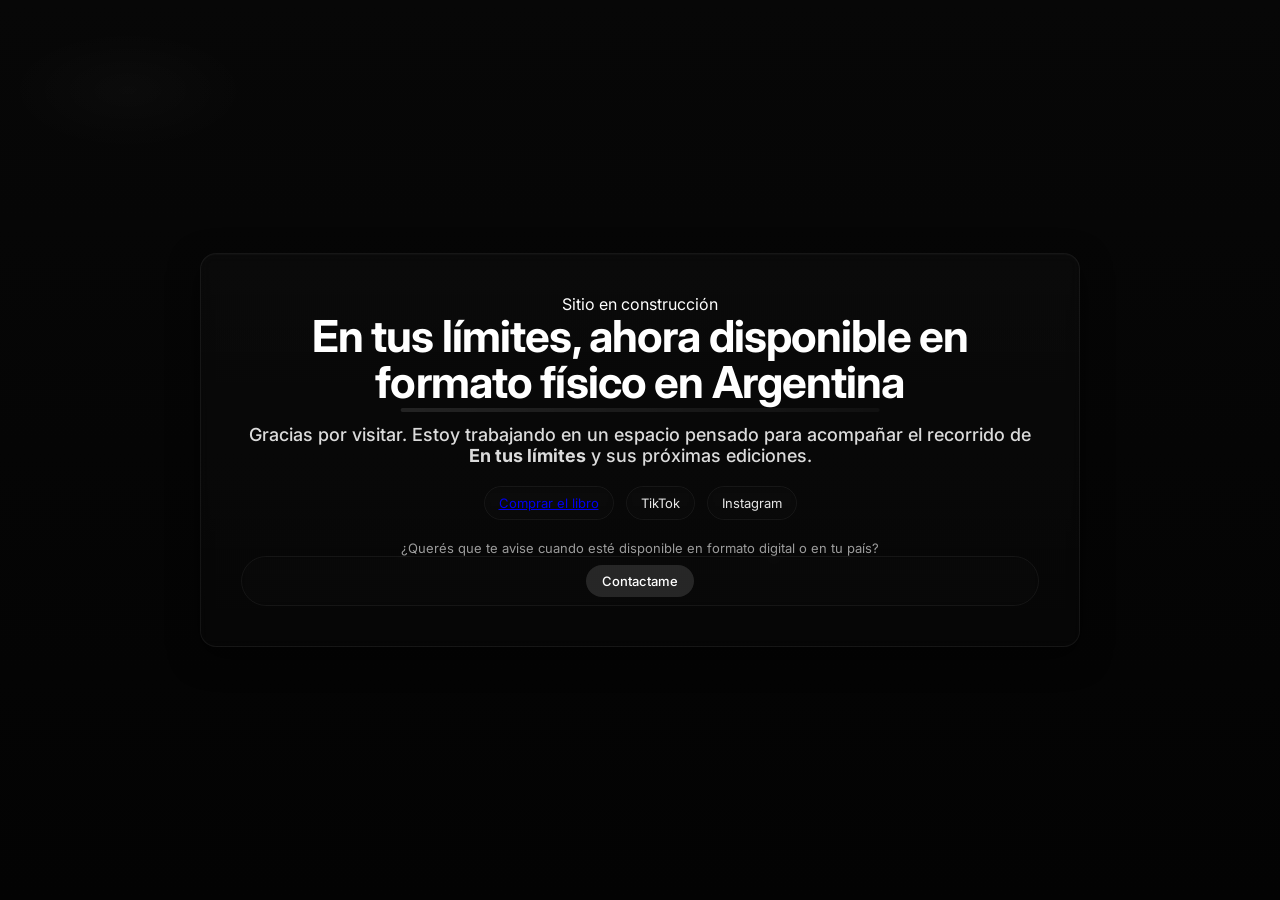
==== index.html @ 9b7797eb "Update index.html" ====
<!doctype html>
<html lang="es">
<head>
  <meta charset="utf-8" />
  <meta name="viewport" content="width=device-width, initial-scale=1" />
  <title>En tus límites — Vanesa Puglia</title>

  <link href="https://fonts.googleapis.com/css2?family=Inter:wght@300;500;700&display=swap" rel="stylesheet">
  <link rel="stylesheet" href="./styles.css">
</head>

<body>
  <main class="card">
      <div class="eyebrow">Sitio en construcción</div>
      
    <h1><span class="title-accent">En tus límites, ahora disponible en formato físico en Argentina</span></h1>

    <p class="lead">
      Gracias por visitar. Estoy trabajando en un espacio pensado para acompañar el recorrido de <strong>En tus límites</strong> y sus próximas ediciones.
    </p>

    <div class="meta">



      <div class="pill">
        <a class="buy-button"
           href="https://articulo.mercadolibre.com.ar/MLA-2747586746-novela-de-romance-contemporanea-en-tus-limites-_JM"
           target="_blank">
          Comprar el libro
        </a>
      </div>

      <div class="pill">
        <a class="social-link tiktok" href="https://www.tiktok.com/@vanesa.puglia" target="_blank">
          TikTok
        </a>
      </div>

      <div class="pill">
        <a class="social-link instagram" href="https://www.instagram.com/vanesa.puglia/" target="_blank">
          Instagram
        </a>
      </div>
    </div>

    <p class="footer-note">¿Querés que te avise cuando esté disponible en formato digital o en tu país?</p>
    <div class="secondary-cta">
      <div class="pill">
        <a class="contact-button"
          href="https://forms.gle/yvYBfjpRuuEXZ9K59"
          target="_blank"
          rel="noopener noreferrer">
          Contactame
        </a>
      </div>
    </div>
  </main>
</body>
</html>
---- styles.css ----
:root{
    --bg:#050505;
    --glass: rgba(255,255,255,0.06);
    --accent: rgba(255,255,255,0.08);
    --text: #ffffff;
  }
  
  /* Reset simple */
  *{box-sizing:border-box;margin:0;padding:0}
  html,body{height:100%}
  body{
    background:
      radial-gradient(1200px 600px at 10% 10%, rgba(255,255,255,0.02), transparent 10%),
      linear-gradient(180deg, #070707 0%, #030303 100%);
    background-color:var(--bg);
    color:var(--text);
    font-family: "Inter", system-ui, -apple-system, "Segoe UI", Roboto, "Helvetica Neue", Arial;
    -webkit-font-smoothing:antialiased;
    -moz-osx-font-smoothing:grayscale;
    display:flex;
    align-items:center;
    justify-content:center;
    padding:24px;
  }
  
  .card{
    width:100%;
    max-width:880px;
    text-align:center;
    padding:40px;
    border-radius:16px;
    background: linear-gradient(180deg, rgba(255,255,255,0.02), rgba(255,255,255,0.01));
    box-shadow:
      0 10px 30px rgba(0,0,0,0.6),
      inset 0 1px 0 rgba(255,255,255,0.02);
    backdrop-filter: blur(6px);
    border: 1px solid var(--glass);
  }
  
  h1{
    font-size:clamp(28px, 5vw, 44px);
    letter-spacing: -0.02em;
    margin-bottom:12px;
    font-weight:700;
    line-height:1.04;
  }
  
  p.lead{
    margin-bottom:20px;
    color: rgba(255,255,255,0.86);
    font-weight:500;
    font-size:clamp(14px, 2.5vw, 18px);
  }
  
  .meta{
    display:flex;
    gap:12px;
    justify-content:center;
    flex-wrap:wrap;
    margin-top:18px;
  }
  
  .pill{
    padding:8px 14px;
    border-radius:999px;
    font-size:13px;
    background:transparent;
    border:1px solid rgba(255,255,255,0.06);
    color:rgba(255,255,255,0.9);
    backdrop-filter: blur(4px);
  }
  
  /* Botón Contactame */
  .contact-button {
    display: inline-block;
    padding: 8px 16px;
    background: rgba(255,255,255,0.12);
    color: #fff;
    border-radius: 999px;
    text-decoration: none;
    font-weight: 500;
    transition: background 0.3s ease;
  }
  .contact-button:hover {
    background: rgba(255,255,255,0.25);
  }
  
  /* Underline animado */
  .title-accent{
    display:inline-block;
    position:relative;
    padding-bottom:6px;
  }
  .title-accent::after{
    content:"";
    position:absolute;
    left:50%;
    transform:translateX(-50%);
    bottom:0;
    width:60%;
    height:4px;
    border-radius:4px;
    background: linear-gradient(90deg, rgba(255,255,255,0.12), rgba(255,255,255,0.04));
    animation: pulseX 2.6s ease-in-out infinite;
    opacity:0.9;
  }
  
  @keyframes pulseX{
    0%{transform:translateX(-50%) scaleX(0.85); opacity:0.6}
    50%{transform:translateX(-50%) scaleX(1.02); opacity:1}
    100%{transform:translateX(-50%) scaleX(0.85); opacity:0.6}
  }
  
  /* small footer note */
  .footer-note{
    margin-top:20px;
    font-size:13px;
    color:rgba(255,255,255,0.6);
  }
  
  /* TikTok link style */
  .social-link {
    display: inline-flex;
    align-items: center;
    gap: 8px;
    color: rgba(255,255,255,0.9);
    text-decoration: none;
    transition: color 0.3s ease;
  }
  .social-link:hover {
    color: #ff0050; /* color característico de TikTok */
  }
  .tiktok-icon {
    width: 18px;
    height: 18px;
    flex-shrink: 0;
  }
  
  /* Responsive tweak */
  @media (max-width:420px){
    .card{padding:28px;border-radius:12px}
    .meta{gap:8px}
  }
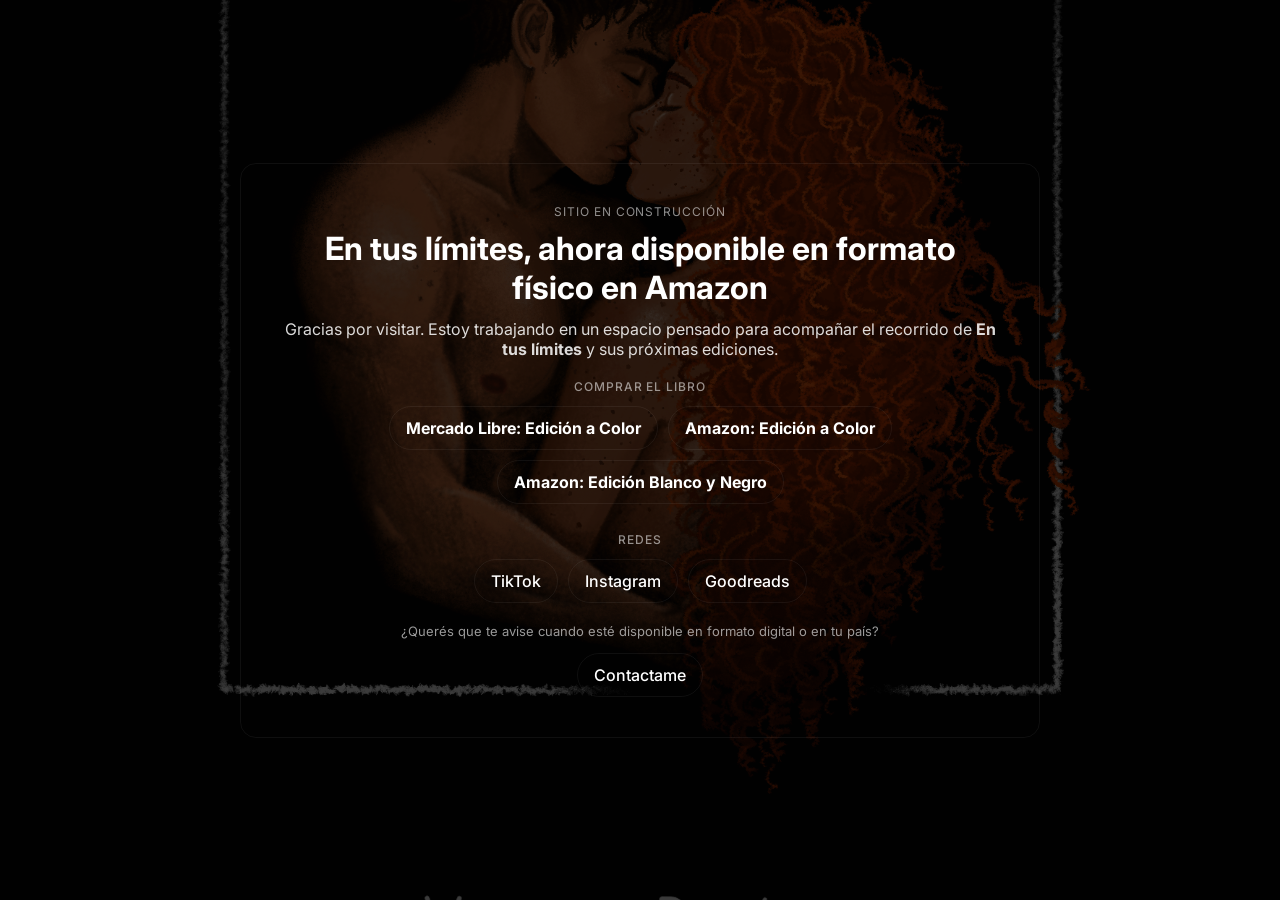
==== commit 34da69cb: "Actualizar enlaces de compra y redes" ====
--- a/index.html
+++ b/index.html
@@ -13,35 +13,63 @@
   <main class="card">
       <div class="eyebrow">Sitio en construcción</div>
       
-    <h1><span class="title-accent">En tus límites, ahora disponible en formato físico en Argentina</span></h1>
+    <h1><span class="title-accent">En tus límites, ahora disponible en formato físico en Amazon</span></h1>
 
     <p class="lead">
       Gracias por visitar. Estoy trabajando en un espacio pensado para acompañar el recorrido de <strong>En tus límites</strong> y sus próximas ediciones.
     </p>
 
     <div class="meta">
+      <section class="meta-block" aria-labelledby="buy-heading">
+        <h2 id="buy-heading" class="meta-heading">Comprar el libro</h2>
+        <div class="meta-links">
+          <div class="pill">
+            <a class="buy-button"
+               href="https://www.mercadolibre.com.ar/novela-de-romance-contemporanea-en-tus-limites/up/MLAU3704718449"
+               target="_blank"
+               rel="noopener noreferrer">
+              Mercado Libre: Edición a Color
+            </a>
+          </div>
+          <div class="pill">
+            <a class="buy-button"
+               href="https://www.amazon.com/dp/6310121685"
+               target="_blank"
+               rel="noopener noreferrer">
+              Amazon: Edición a Color
+            </a>
+          </div>
+          <div class="pill">
+            <a class="buy-button"
+               href="https://www.amazon.com/dp/B0GVQD2WYT"
+               target="_blank"
+               rel="noopener noreferrer">
+              Amazon: Edición Blanco y Negro
+            </a>
+          </div>
+        </div>
+      </section>
 
-
-
-      <div class="pill">
-        <a class="buy-button"
-           href="https://articulo.mercadolibre.com.ar/MLA-2747586746-novela-de-romance-contemporanea-en-tus-limites-_JM"
-           target="_blank">
-          Comprar el libro
-        </a>
-      </div>
-
-      <div class="pill">
-        <a class="social-link tiktok" href="https://www.tiktok.com/@vanesa.puglia" target="_blank">
-          TikTok
-        </a>
-      </div>
-
-      <div class="pill">
-        <a class="social-link instagram" href="https://www.instagram.com/vanesa.puglia/" target="_blank">
-          Instagram
-        </a>
-      </div>
+      <section class="meta-block" aria-labelledby="social-heading">
+        <h2 id="social-heading" class="meta-heading">Redes</h2>
+        <div class="meta-links">
+          <div class="pill">
+            <a class="social-link tiktok" href="https://www.tiktok.com/@vanesa.puglia" target="_blank" rel="noopener noreferrer">
+              TikTok
+            </a>
+          </div>
+          <div class="pill">
+            <a class="social-link instagram" href="https://www.instagram.com/vanesa.puglia/" target="_blank" rel="noopener noreferrer">
+              Instagram
+            </a>
+          </div>
+          <div class="pill">
+            <a class="social-link goodreads" href="https://www.goodreads.com/user/show/199660871" target="_blank" rel="noopener noreferrer">
+              Goodreads
+            </a>
+          </div>
+        </div>
+      </section>
     </div>
 
     <p class="footer-note">¿Querés que te avise cuando esté disponible en formato digital o en tu país?</p>
--- a/styles.css
+++ b/styles.css
@@ -1,143 +1,151 @@
 :root{
-    --bg:#050505;
-    --glass: rgba(255,255,255,0.06);
-    --accent: rgba(255,255,255,0.08);
-    --text: #ffffff;
+  --bg:#050505;
+  --glass: rgba(255,255,255,0.06);
+  --text:#fff;
+}
+
+*{ box-sizing:border-box; margin:0; padding:0; }
+
+body{
+  min-height:100vh;
+  background: var(--bg);
+  color:var(--text);
+  font-family:Inter, system-ui, sans-serif;
+  display:flex;
+  align-items:center;
+  justify-content:center;
+  padding:24px;
+  position: relative; /* necesario para capas */
+}
+
+/* Fondo con imagen (tapa) fija, responsive y con opacidad */
+body::before{
+  content:"";
+  position: fixed;
+  inset: 0;
+  background-image: url("./Portada.png"); /* <- cambialo si tu archivo tiene otro nombre */
+  background-size: cover;
+  background-position: center;
+  background-repeat: no-repeat;
+  opacity: 0.50;          /* 50% real */
+  z-index: -2;
+  pointer-events: none;
+}
+
+/* Capa oscura para legibilidad (ajustá 0.45–0.65 si querés) */
+body::after{
+  content:"";
+  position: fixed;
+  inset: 0;
+  background: rgba(0,0,0,0.55);
+  z-index: -1;
+  pointer-events: none;
+}
+
+.card{
+  max-width:800px;
+  width:100%;
+  text-align:center;
+  padding:40px;
+  border-radius:16px;
+  border:1px solid var(--glass);
+}
+
+/* Eyebrow superior */
+.eyebrow{
+  margin-bottom: 10px;
+  font-size: 12px;
+  letter-spacing: 0.08em;
+  text-transform: uppercase;
+  color: rgba(255,255,255,0.55);
+}
+
+h1{ margin-bottom:12px; }
+
+.lead{ margin-bottom:20px; opacity:.85; }
+
+.meta{
+  display:flex;
+  flex-direction:column;
+  align-items:center;
+  gap:28px;
+  margin-top:8px;
+}
+
+.meta-block{
+  width:100%;
+  max-width:520px;
+}
+
+.meta-heading{
+  font-size:12px;
+  font-weight:500;
+  letter-spacing:0.08em;
+  text-transform:uppercase;
+  color:rgba(255,255,255,0.55);
+  margin-bottom:12px;
+}
+
+.meta-links{
+  display:flex;
+  flex-wrap:wrap;
+  gap:10px;
+  justify-content:center;
+}
+
+.pill{
+  border:1px solid var(--glass);
+  border-radius:999px;
+  padding:10px 16px;
+  min-height:44px;
+  display:inline-flex;
+  align-items:center;
+  justify-content:center;
+}
+
+.contact-button,
+.buy-button,
+.social-link{
+  color:#fff;
+  text-decoration:none;
+  font-weight:500;
+}
+
+.buy-button{
+  font-weight:700;
+}
+
+.social-link.tiktok:hover{ color:#ff0050; }
+.social-link.instagram:hover{ color:#e1306c; }
+.social-link.goodreads:hover{ color:#f4e1c1; }
+
+@media (max-width: 520px){
+  .meta-links{
+    flex-direction:column;
+    align-items:stretch;
+    width:100%;
   }
-  
-  /* Reset simple */
-  *{box-sizing:border-box;margin:0;padding:0}
-  html,body{height:100%}
-  body{
-    background:
-      radial-gradient(1200px 600px at 10% 10%, rgba(255,255,255,0.02), transparent 10%),
-      linear-gradient(180deg, #070707 0%, #030303 100%);
-    background-color:var(--bg);
-    color:var(--text);
-    font-family: "Inter", system-ui, -apple-system, "Segoe UI", Roboto, "Helvetica Neue", Arial;
-    -webkit-font-smoothing:antialiased;
-    -moz-osx-font-smoothing:grayscale;
-    display:flex;
-    align-items:center;
-    justify-content:center;
-    padding:24px;
+  .meta-links .pill{
+    width:100%;
+    max-width:100%;
   }
-  
-  .card{
+  .buy-button,
+  .social-link{
+    display:block;
     width:100%;
-    max-width:880px;
     text-align:center;
-    padding:40px;
-    border-radius:16px;
-    background: linear-gradient(180deg, rgba(255,255,255,0.02), rgba(255,255,255,0.01));
-    box-shadow:
-      0 10px 30px rgba(0,0,0,0.6),
-      inset 0 1px 0 rgba(255,255,255,0.02);
-    backdrop-filter: blur(6px);
-    border: 1px solid var(--glass);
   }
-  
-  h1{
-    font-size:clamp(28px, 5vw, 44px);
-    letter-spacing: -0.02em;
-    margin-bottom:12px;
-    font-weight:700;
-    line-height:1.04;
-  }
-  
-  p.lead{
-    margin-bottom:20px;
-    color: rgba(255,255,255,0.86);
-    font-weight:500;
-    font-size:clamp(14px, 2.5vw, 18px);
-  }
-  
-  .meta{
-    display:flex;
-    gap:12px;
-    justify-content:center;
-    flex-wrap:wrap;
-    margin-top:18px;
-  }
-  
-  .pill{
-    padding:8px 14px;
-    border-radius:999px;
-    font-size:13px;
-    background:transparent;
-    border:1px solid rgba(255,255,255,0.06);
-    color:rgba(255,255,255,0.9);
-    backdrop-filter: blur(4px);
-  }
-  
-  /* Botón Contactame */
-  .contact-button {
-    display: inline-block;
-    padding: 8px 16px;
-    background: rgba(255,255,255,0.12);
-    color: #fff;
-    border-radius: 999px;
-    text-decoration: none;
-    font-weight: 500;
-    transition: background 0.3s ease;
-  }
-  .contact-button:hover {
-    background: rgba(255,255,255,0.25);
-  }
-  
-  /* Underline animado */
-  .title-accent{
-    display:inline-block;
-    position:relative;
-    padding-bottom:6px;
-  }
-  .title-accent::after{
-    content:"";
-    position:absolute;
-    left:50%;
-    transform:translateX(-50%);
-    bottom:0;
-    width:60%;
-    height:4px;
-    border-radius:4px;
-    background: linear-gradient(90deg, rgba(255,255,255,0.12), rgba(255,255,255,0.04));
-    animation: pulseX 2.6s ease-in-out infinite;
-    opacity:0.9;
-  }
-  
-  @keyframes pulseX{
-    0%{transform:translateX(-50%) scaleX(0.85); opacity:0.6}
-    50%{transform:translateX(-50%) scaleX(1.02); opacity:1}
-    100%{transform:translateX(-50%) scaleX(0.85); opacity:0.6}
-  }
-  
-  /* small footer note */
-  .footer-note{
-    margin-top:20px;
-    font-size:13px;
-    color:rgba(255,255,255,0.6);
-  }
-  
-  /* TikTok link style */
-  .social-link {
-    display: inline-flex;
-    align-items: center;
-    gap: 8px;
-    color: rgba(255,255,255,0.9);
-    text-decoration: none;
-    transition: color 0.3s ease;
-  }
-  .social-link:hover {
-    color: #ff0050; /* color característico de TikTok */
-  }
-  .tiktok-icon {
-    width: 18px;
-    height: 18px;
-    flex-shrink: 0;
-  }
-  
-  /* Responsive tweak */
-  @media (max-width:420px){
-    .card{padding:28px;border-radius:12px}
-    .meta{gap:8px}
-  }+}
+
+.footer-note{
+  margin-top:20px;
+  opacity:.6;
+  font-size:13px;
+}
+
+/* CTA secundario inferior */
+.secondary-cta{
+  margin-top: 14px;
+  display: flex;
+  justify-content: center;
+}
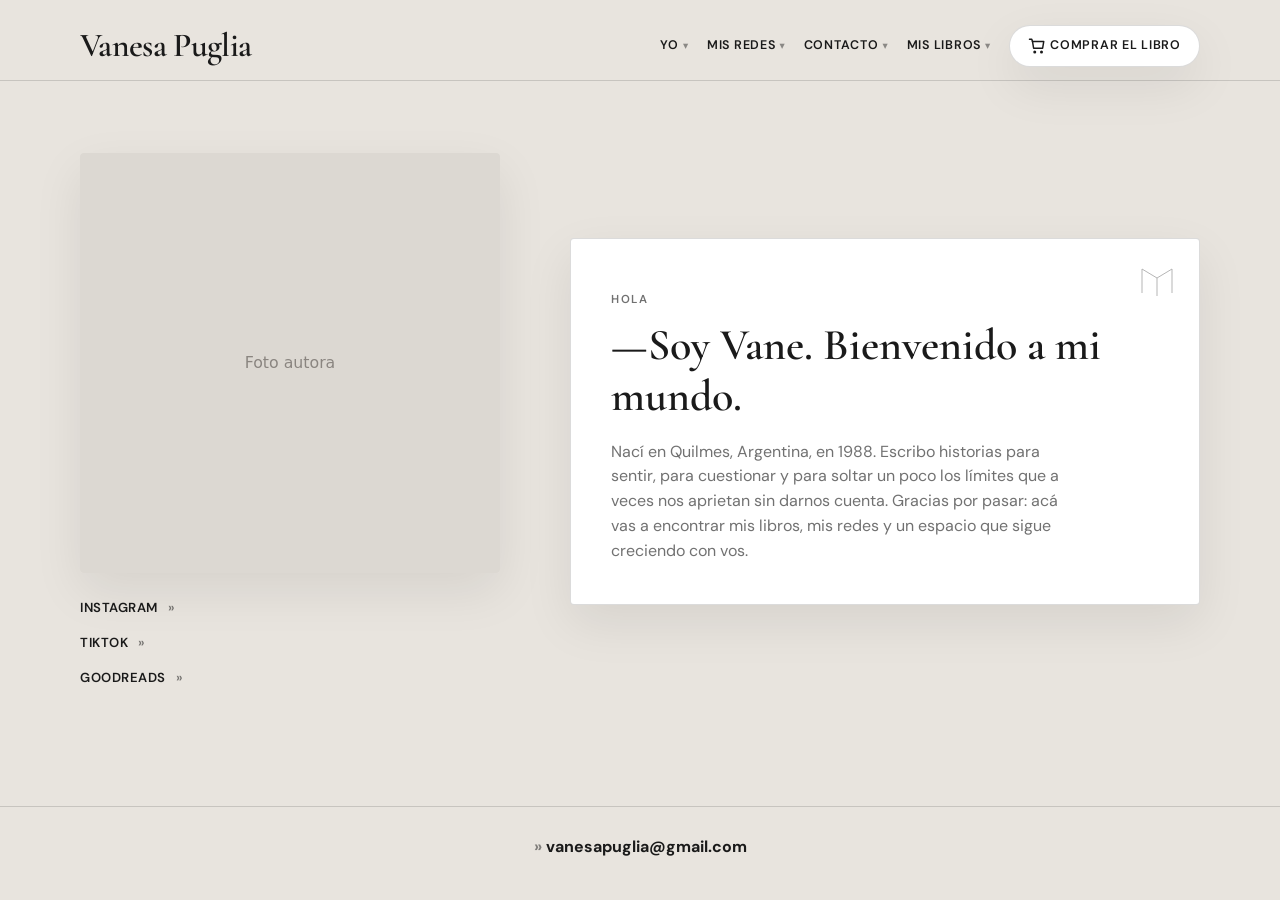
==== commit 397e5746: "new site base" ====
--- a/index.html
+++ b/index.html
@@ -3,86 +3,81 @@
 <head>
   <meta charset="utf-8" />
   <meta name="viewport" content="width=device-width, initial-scale=1" />
-  <title>En tus límites — Vanesa Puglia</title>
+  <title>Vanesa Puglia</title>
+  <meta name="description" content="Sitio de Vanesa Puglia, autora de En tus límites." />
+  <link rel="preconnect" href="https://fonts.googleapis.com" />
+  <link rel="preconnect" href="https://fonts.gstatic.com" crossorigin />
+  <link href="https://fonts.googleapis.com/css2?family=Cormorant+Garamond:ital,wght@0,500;0,600;1,500&family=DM+Sans:wght@400;500;600;700&display=swap" rel="stylesheet" />
+  <link rel="stylesheet" href="./assets/css/main.css" />
+</head>
+<body>
+  <a class="skip-link" href="#contenido">Ir al contenido</a>
 
-  <link href="https://fonts.googleapis.com/css2?family=Inter:wght@300;500;700&display=swap" rel="stylesheet">
-  <link rel="stylesheet" href="./styles.css">
-</head>
+  <header class="site-header">
+    <div class="site-header__inner">
+      <a class="site-logo" href="./index.html">Vanesa Puglia</a>
+      <nav class="site-nav" aria-label="Principal">
+        <a href="#yo">YO <span class="nav-chevron" aria-hidden="true">▾</span></a>
+        <a href="#redes">MIS REDES <span class="nav-chevron" aria-hidden="true">▾</span></a>
+        <a href="https://docs.google.com/forms/d/e/1FAIpQLSemAOVcuaoRsui3juLYAaGSEaoZBNSGPKUialhZ_rOrf4y6Fg/viewform?usp=send_form" target="_blank" rel="noopener noreferrer">CONTACTO <span class="nav-chevron" aria-hidden="true">▾</span></a>
+        <a href="./mis-libros.html">MIS LIBROS <span class="nav-chevron" aria-hidden="true">▾</span></a>
+        <a class="btn-pill" href="./mis-libros.html#libro">
+          <svg width="18" height="18" viewBox="0 0 24 24" fill="none" stroke="currentColor" stroke-width="2" stroke-linecap="round" stroke-linejoin="round" aria-hidden="true">
+            <path d="M6 6h15l-1.5 9h-12z" />
+            <path d="M6 6 5 3H2" />
+            <circle cx="9" cy="20" r="1" />
+            <circle cx="18" cy="20" r="1" />
+          </svg>
+          COMPRAR EL LIBRO
+        </a>
+      </nav>
+    </div>
+  </header>
 
-<body>
-  <main class="card">
-      <div class="eyebrow">Sitio en construcción</div>
-      
-    <h1><span class="title-accent">En tus límites, ahora disponible en formato físico en Amazon</span></h1>
+  <main id="contenido" class="home-main">
+    <div class="wrap hero-grid">
+      <div class="hero-visual">
+        <div class="hero-photo">
+          <!-- Reemplazá por tu foto: p. ej. assets/images/autor.jpg -->
+          <img src="./assets/images/placeholder-autor.svg" width="480" height="480" alt="Vanesa Puglia" />
+        </div>
+        <nav id="redes" aria-label="Redes sociales">
+          <ul class="social-list">
+            <li>
+              <a href="https://www.instagram.com/vanesa.puglia/" target="_blank" rel="noopener noreferrer">
+                Instagram <span class="arrow" aria-hidden="true">»</span>
+              </a>
+            </li>
+            <li>
+              <a href="https://www.tiktok.com/@vanesa.puglia" target="_blank" rel="noopener noreferrer">
+                TikTok <span class="arrow" aria-hidden="true">»</span>
+              </a>
+            </li>
+            <li>
+              <a href="https://www.goodreads.com/user/show/199660871" target="_blank" rel="noopener noreferrer">
+                Goodreads <span class="arrow" aria-hidden="true">»</span>
+              </a>
+            </li>
+          </ul>
+        </nav>
+      </div>
 
-    <p class="lead">
-      Gracias por visitar. Estoy trabajando en un espacio pensado para acompañar el recorrido de <strong>En tus límites</strong> y sus próximas ediciones.
-    </p>
-
-    <div class="meta">
-      <section class="meta-block" aria-labelledby="buy-heading">
-        <h2 id="buy-heading" class="meta-heading">Comprar el libro</h2>
-        <div class="meta-links">
-          <div class="pill">
-            <a class="buy-button"
-               href="https://www.mercadolibre.com.ar/novela-de-romance-contemporanea-en-tus-limites/up/MLAU3704718449"
-               target="_blank"
-               rel="noopener noreferrer">
-              Mercado Libre: Edición a Color
-            </a>
-          </div>
-          <div class="pill">
-            <a class="buy-button"
-               href="https://www.amazon.com/dp/6310121685"
-               target="_blank"
-               rel="noopener noreferrer">
-              Amazon: Edición a Color
-            </a>
-          </div>
-          <div class="pill">
-            <a class="buy-button"
-               href="https://www.amazon.com/dp/B0GVQD2WYT"
-               target="_blank"
-               rel="noopener noreferrer">
-              Amazon: Edición Blanco y Negro
-            </a>
-          </div>
-        </div>
-      </section>
-
-      <section class="meta-block" aria-labelledby="social-heading">
-        <h2 id="social-heading" class="meta-heading">Redes</h2>
-        <div class="meta-links">
-          <div class="pill">
-            <a class="social-link tiktok" href="https://www.tiktok.com/@vanesa.puglia" target="_blank" rel="noopener noreferrer">
-              TikTok
-            </a>
-          </div>
-          <div class="pill">
-            <a class="social-link instagram" href="https://www.instagram.com/vanesa.puglia/" target="_blank" rel="noopener noreferrer">
-              Instagram
-            </a>
-          </div>
-          <div class="pill">
-            <a class="social-link goodreads" href="https://www.goodreads.com/user/show/199660871" target="_blank" rel="noopener noreferrer">
-              Goodreads
-            </a>
-          </div>
-        </div>
+      <section class="hero-intro" id="yo" aria-labelledby="hola-heading">
+        <svg class="hero-intro__deco" viewBox="0 0 64 64" fill="none" stroke="currentColor" stroke-width="1.2" aria-hidden="true">
+          <path d="M12 48V16l20 12 20-12v32" />
+          <path d="M32 28v24" />
+        </svg>
+        <p class="eyebrow" id="hola-heading">Hola</p>
+        <h1 class="hero-title">—Soy Vane. Bienvenido a mi mundo.</h1>
+        <p class="hero-body">
+          Nací en Quilmes, Argentina, en 1988. Escribo historias para sentir, para cuestionar y para soltar un poco los límites que a veces nos aprietan sin darnos cuenta. Gracias por pasar: acá vas a encontrar mis libros, mis redes y un espacio que sigue creciendo con vos.
+        </p>
       </section>
     </div>
+  </main>
 
-    <p class="footer-note">¿Querés que te avise cuando esté disponible en formato digital o en tu país?</p>
-    <div class="secondary-cta">
-      <div class="pill">
-        <a class="contact-button"
-          href="https://forms.gle/yvYBfjpRuuEXZ9K59"
-          target="_blank"
-          rel="noopener noreferrer">
-          Contactame
-        </a>
-      </div>
-    </div>
-  </main>
+  <footer class="site-footer">
+    <a class="footer-email" href="mailto:vanesapuglia@gmail.com">vanesapuglia@gmail.com</a>
+  </footer>
 </body>
 </html>
--- a/assets/css/main.css
+++ b/assets/css/main.css
@@ -0,0 +1,520 @@
+:root {
+  --bg: #e8e4de;
+  --white: #fff;
+  --ink: #1a1a1a;
+  --muted: rgba(26, 26, 26, 0.62);
+  --accent: #e85d04;
+  --accent-hover: #cf5203;
+  --line: rgba(0, 0, 0, 0.14);
+  --shadow: 0 18px 50px rgba(0, 0, 0, 0.08);
+  --font-serif: "Cormorant Garamond", "Georgia", serif;
+  --font-sans: "DM Sans", system-ui, sans-serif;
+  --max: 1120px;
+  --pad: clamp(20px, 4vw, 40px);
+}
+
+*,
+*::before,
+*::after {
+  box-sizing: border-box;
+}
+
+html {
+  scroll-behavior: smooth;
+}
+
+body {
+  margin: 0;
+  min-height: 100vh;
+  display: flex;
+  flex-direction: column;
+  background: var(--bg);
+  color: var(--ink);
+  font-family: var(--font-sans);
+  font-size: 16px;
+  line-height: 1.55;
+}
+
+body > main {
+  flex: 1;
+}
+
+img {
+  max-width: 100%;
+  height: auto;
+  display: block;
+}
+
+a {
+  color: inherit;
+}
+
+.skip-link {
+  position: absolute;
+  left: -9999px;
+  top: 8px;
+  z-index: 100;
+  padding: 8px 14px;
+  background: var(--white);
+  border-radius: 6px;
+}
+
+.skip-link:focus {
+  left: 8px;
+}
+
+.wrap {
+  width: min(var(--max), 100% - var(--pad) * 2);
+  margin-inline: auto;
+}
+
+/* ——— Header ——— */
+.site-header {
+  padding: 20px 0 8px;
+  border-bottom: 1px solid var(--line);
+}
+
+.site-header__inner {
+  width: min(var(--max), 100% - var(--pad) * 2);
+  margin-inline: auto;
+  display: flex;
+  flex-wrap: wrap;
+  align-items: center;
+  justify-content: space-between;
+  gap: 16px 24px;
+}
+
+.site-logo {
+  font-family: var(--font-serif);
+  font-size: clamp(1.6rem, 4vw, 2.1rem);
+  font-weight: 600;
+  letter-spacing: -0.02em;
+  text-decoration: none;
+}
+
+.site-logo:hover {
+  opacity: 0.85;
+}
+
+.site-nav {
+  display: flex;
+  flex-wrap: wrap;
+  align-items: center;
+  justify-content: flex-end;
+  gap: 10px 18px;
+}
+
+.site-nav a {
+  text-decoration: none;
+  font-size: 0.78rem;
+  font-weight: 600;
+  letter-spacing: 0.06em;
+  text-transform: uppercase;
+  color: var(--ink);
+  display: inline-flex;
+  align-items: center;
+  gap: 4px;
+}
+
+.site-nav a:hover,
+.site-nav a:focus-visible {
+  color: var(--accent);
+}
+
+.site-nav a.is-active {
+  color: var(--accent);
+}
+
+.nav-chevron {
+  font-size: 0.65rem;
+  opacity: 0.45;
+  user-select: none;
+}
+
+.btn-pill {
+  display: inline-flex;
+  align-items: center;
+  gap: 8px;
+  padding: 10px 18px;
+  border-radius: 999px;
+  background: var(--white);
+  border: 1px solid var(--line);
+  font-size: 0.72rem;
+  font-weight: 700;
+  letter-spacing: 0.07em;
+  text-transform: uppercase;
+  text-decoration: none;
+  box-shadow: var(--shadow);
+  white-space: nowrap;
+}
+
+.btn-pill:hover,
+.btn-pill:focus-visible {
+  border-color: rgba(0, 0, 0, 0.22);
+}
+
+.btn-pill svg {
+  flex-shrink: 0;
+}
+
+/* ——— Home hero ——— */
+.home-main {
+  padding: clamp(32px, 6vw, 72px) 0 clamp(48px, 8vw, 96px);
+}
+
+.hero-grid {
+  display: grid;
+  grid-template-columns: 1fr;
+  gap: 28px;
+  align-items: start;
+}
+
+@media (min-width: 880px) {
+  .hero-grid {
+    grid-template-columns: minmax(0, 1fr) minmax(0, 1.15fr);
+    gap: 0 32px;
+    align-items: center;
+  }
+
+  .hero-intro {
+    margin-left: -48px;
+    position: relative;
+    z-index: 1;
+  }
+}
+
+.hero-visual {
+  display: flex;
+  flex-direction: column;
+  gap: 22px;
+  position: relative;
+  z-index: 0;
+}
+
+.hero-photo {
+  border-radius: 4px;
+  overflow: hidden;
+  box-shadow: var(--shadow);
+  aspect-ratio: 1;
+  max-width: min(420px, 100%);
+  margin-inline: auto;
+}
+
+@media (min-width: 880px) {
+  .hero-photo {
+    margin-inline: 0;
+  }
+}
+
+.hero-photo img {
+  width: 100%;
+  height: 100%;
+  object-fit: cover;
+}
+
+.social-list {
+  list-style: none;
+  margin: 0;
+  padding: 0;
+  display: flex;
+  flex-direction: column;
+  gap: 10px;
+  max-width: min(420px, 100%);
+  margin-inline: auto;
+}
+
+@media (min-width: 880px) {
+  .social-list {
+    margin-inline: 0;
+  }
+}
+
+.social-list a {
+  display: inline-flex;
+  align-items: center;
+  gap: 10px;
+  text-decoration: none;
+  font-size: 0.82rem;
+  font-weight: 600;
+  letter-spacing: 0.04em;
+  text-transform: uppercase;
+}
+
+.social-list a:hover,
+.social-list a:focus-visible {
+  color: var(--accent);
+}
+
+.social-list .arrow {
+  opacity: 0.55;
+}
+
+.hero-intro {
+  background: var(--white);
+  padding: clamp(24px, 4vw, 40px);
+  border-radius: 4px;
+  border: 1px solid var(--line);
+  box-shadow: var(--shadow);
+  position: relative;
+}
+
+.hero-intro__deco {
+  position: absolute;
+  top: 18px;
+  right: 18px;
+  width: 48px;
+  height: 48px;
+  opacity: 0.35;
+  pointer-events: none;
+}
+
+.eyebrow {
+  font-size: 0.72rem;
+  font-weight: 600;
+  letter-spacing: 0.14em;
+  text-transform: uppercase;
+  color: var(--muted);
+  margin-bottom: 12px;
+}
+
+.hero-title {
+  font-family: var(--font-serif);
+  font-size: clamp(1.85rem, 4.5vw, 2.75rem);
+  font-weight: 600;
+  line-height: 1.15;
+  margin: 0 0 18px;
+}
+
+.hero-body {
+  margin: 0;
+  color: var(--muted);
+  font-size: 1rem;
+  max-width: 42ch;
+}
+
+/* ——— Mis libros ——— */
+.page-books {
+  padding-bottom: clamp(48px, 8vw, 96px);
+}
+
+.book-hero {
+  padding: clamp(28px, 5vw, 56px) 0;
+}
+
+.book-hero__grid {
+  display: grid;
+  grid-template-columns: 1fr;
+  gap: 32px;
+  align-items: center;
+}
+
+@media (min-width: 800px) {
+  .book-hero__grid {
+    grid-template-columns: minmax(0, 0.95fr) minmax(0, 1.05fr);
+    gap: 48px;
+  }
+}
+
+.book-photo {
+  max-width: 360px;
+  margin-inline: auto;
+  filter: drop-shadow(0 16px 40px rgba(0, 0, 0, 0.12));
+}
+
+@media (min-width: 800px) {
+  .book-photo {
+    margin-inline: 0;
+  }
+}
+
+.section-label {
+  font-size: 0.72rem;
+  font-weight: 600;
+  letter-spacing: 0.14em;
+  text-transform: uppercase;
+  margin: 0 0 8px;
+  padding-bottom: 8px;
+  border-bottom: 1px solid var(--ink);
+  display: inline-block;
+  min-width: min(100%, 280px);
+}
+
+.book-title {
+  font-family: var(--font-serif);
+  font-size: clamp(2rem, 5vw, 3rem);
+  font-weight: 600;
+  margin: 16px 0 12px;
+  line-height: 1.1;
+}
+
+.book-cta-label {
+  margin: 0 0 16px;
+  font-weight: 500;
+  color: var(--muted);
+}
+
+.buy-rows {
+  display: flex;
+  flex-direction: column;
+  gap: 12px;
+}
+
+.buy-row {
+  display: flex;
+  flex-wrap: wrap;
+  align-items: center;
+  gap: 10px 14px;
+}
+
+.buy-row__label {
+  font-size: 0.95rem;
+  min-width: min(100%, 220px);
+}
+
+.btn-buy {
+  display: inline-flex;
+  align-items: center;
+  justify-content: center;
+  min-height: 44px;
+  padding: 10px 20px;
+  background: var(--accent);
+  color: var(--white);
+  font-size: 0.8rem;
+  font-weight: 700;
+  letter-spacing: 0.04em;
+  text-decoration: none;
+  border-radius: 4px;
+  border: none;
+  cursor: pointer;
+  flex: 1 1 auto;
+  min-width: min(100%, 200px);
+  max-width: 100%;
+}
+
+.btn-buy:hover,
+.btn-buy:focus-visible {
+  background: var(--accent-hover);
+  color: var(--white);
+}
+
+.media-block {
+  margin: clamp(24px, 5vw, 48px) 0;
+  padding: clamp(20px, 3vw, 32px);
+  background: rgba(255, 255, 255, 0.55);
+  border-radius: 4px;
+}
+
+.media-frame {
+  margin: 0 auto;
+  max-width: 920px;
+  min-height: min(52vw, 420px);
+  background: var(--white);
+  border: 1px solid var(--ink);
+  border-radius: 2px;
+  display: flex;
+  align-items: center;
+  justify-content: center;
+  padding: 24px;
+  text-align: center;
+  color: var(--muted);
+  font-size: 0.95rem;
+}
+
+.characters {
+  display: grid;
+  grid-template-columns: 1fr;
+  gap: 28px;
+  margin-top: clamp(32px, 6vw, 56px);
+  align-items: end;
+}
+
+@media (min-width: 720px) {
+  .characters {
+    grid-template-columns: minmax(0, 1fr) minmax(0, 0.9fr) minmax(0, 1fr);
+    gap: 20px;
+    align-items: end;
+  }
+}
+
+.character-card {
+  text-align: center;
+}
+
+.character-card img {
+  margin-inline: auto;
+  max-height: 380px;
+  width: auto;
+  object-fit: contain;
+}
+
+.character-meta {
+  margin-top: 14px;
+  background: var(--white);
+  border: 1px solid var(--line);
+  padding: 12px 16px;
+  border-radius: 2px;
+  font-family: var(--font-serif);
+  font-size: 1.15rem;
+}
+
+.character-meta--secondary {
+  margin-top: 8px;
+  font-family: var(--font-sans);
+  font-size: 0.88rem;
+  color: var(--muted);
+}
+
+.character-center {
+  display: flex;
+  flex-direction: column;
+  gap: 12px;
+  justify-content: center;
+  align-self: center;
+  width: 100%;
+  max-width: 320px;
+  margin-inline: auto;
+}
+
+.character-strip {
+  margin: 0;
+  background: var(--white);
+  border: 1px solid var(--line);
+  padding: 14px 18px;
+  border-radius: 2px;
+  font-family: var(--font-serif);
+  font-size: 1.2rem;
+  text-align: center;
+  min-height: 52px;
+  display: flex;
+  align-items: center;
+  justify-content: center;
+}
+
+.character-strip--sub {
+  font-family: var(--font-sans);
+  font-size: 0.88rem;
+  color: var(--muted);
+}
+
+/* ——— Footer ——— */
+.site-footer {
+  padding: 28px var(--pad) 40px;
+  text-align: center;
+  border-top: 1px solid var(--line);
+  margin-top: auto;
+}
+
+.site-footer a {
+  font-weight: 700;
+  text-decoration: none;
+}
+
+.site-footer a:hover,
+.site-footer a:focus-visible {
+  color: var(--accent);
+}
+
+.footer-email::before {
+  content: "» ";
+  opacity: 0.5;
+}
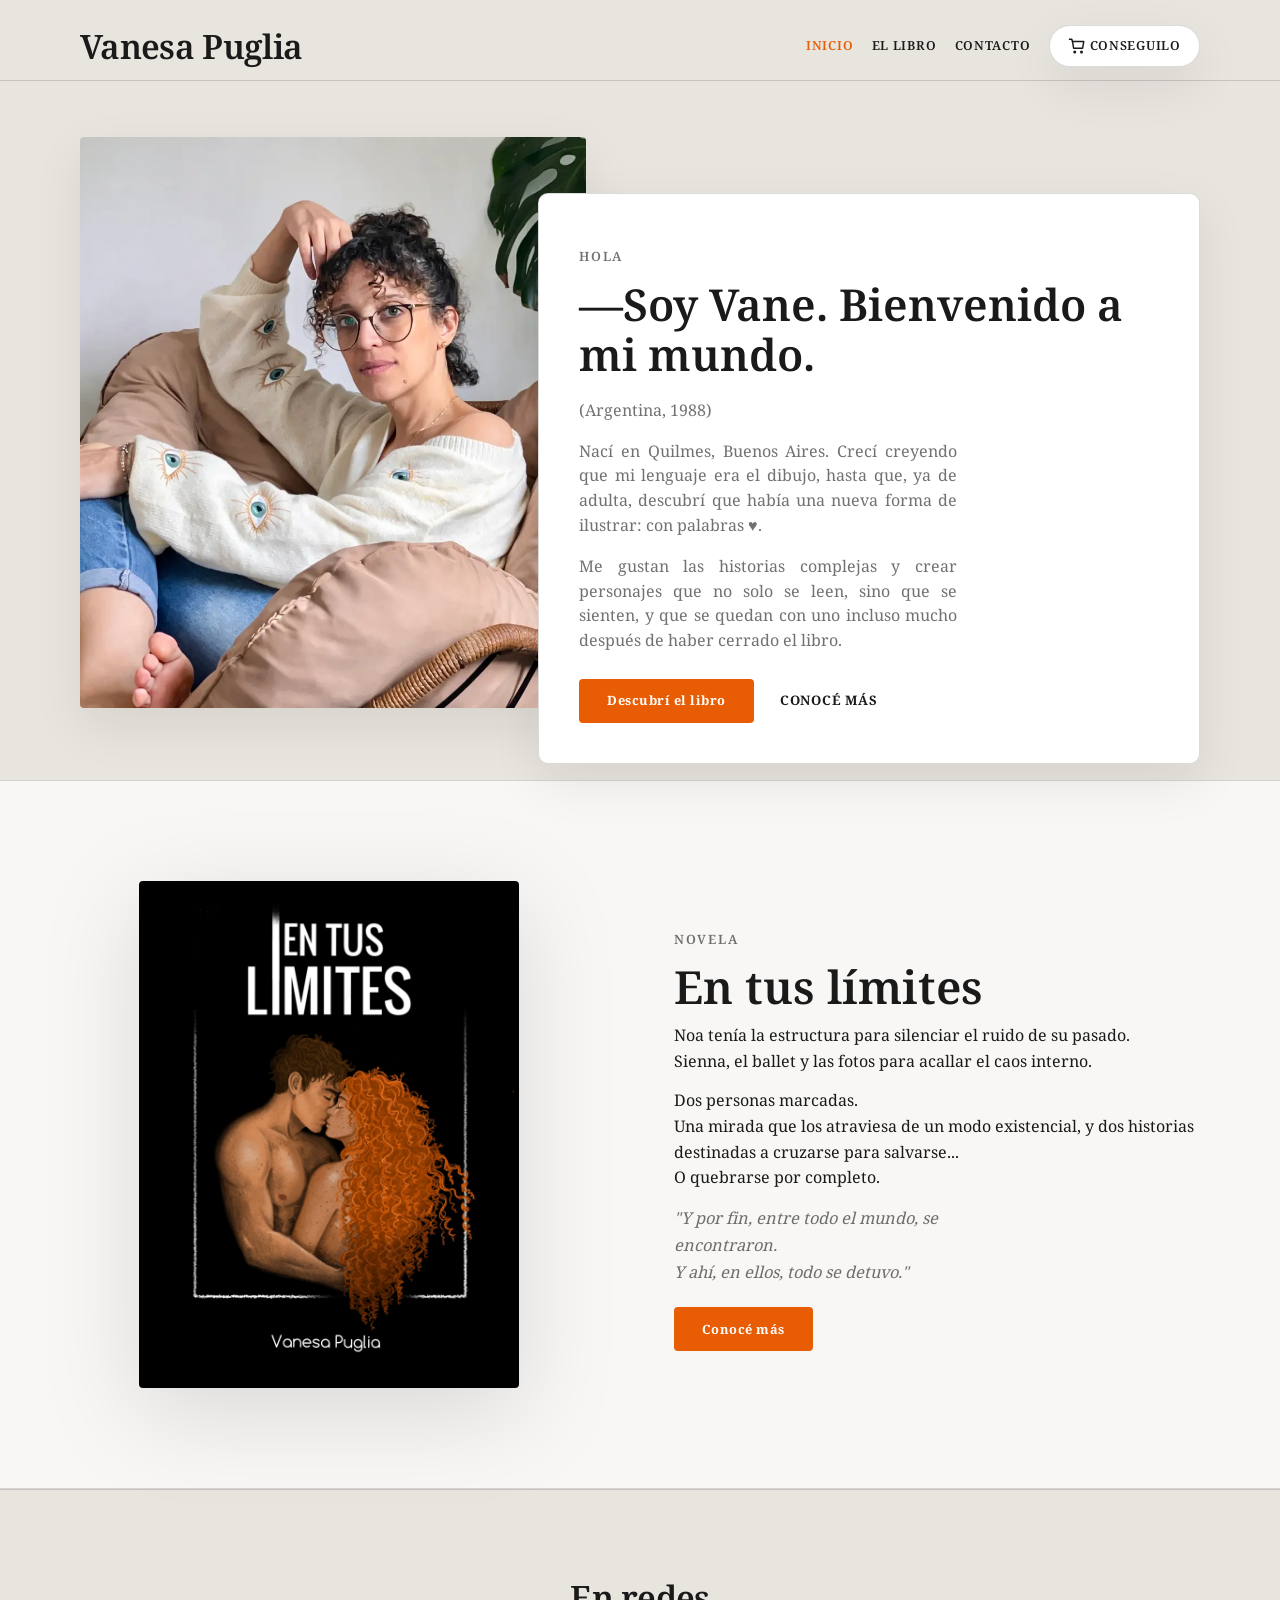
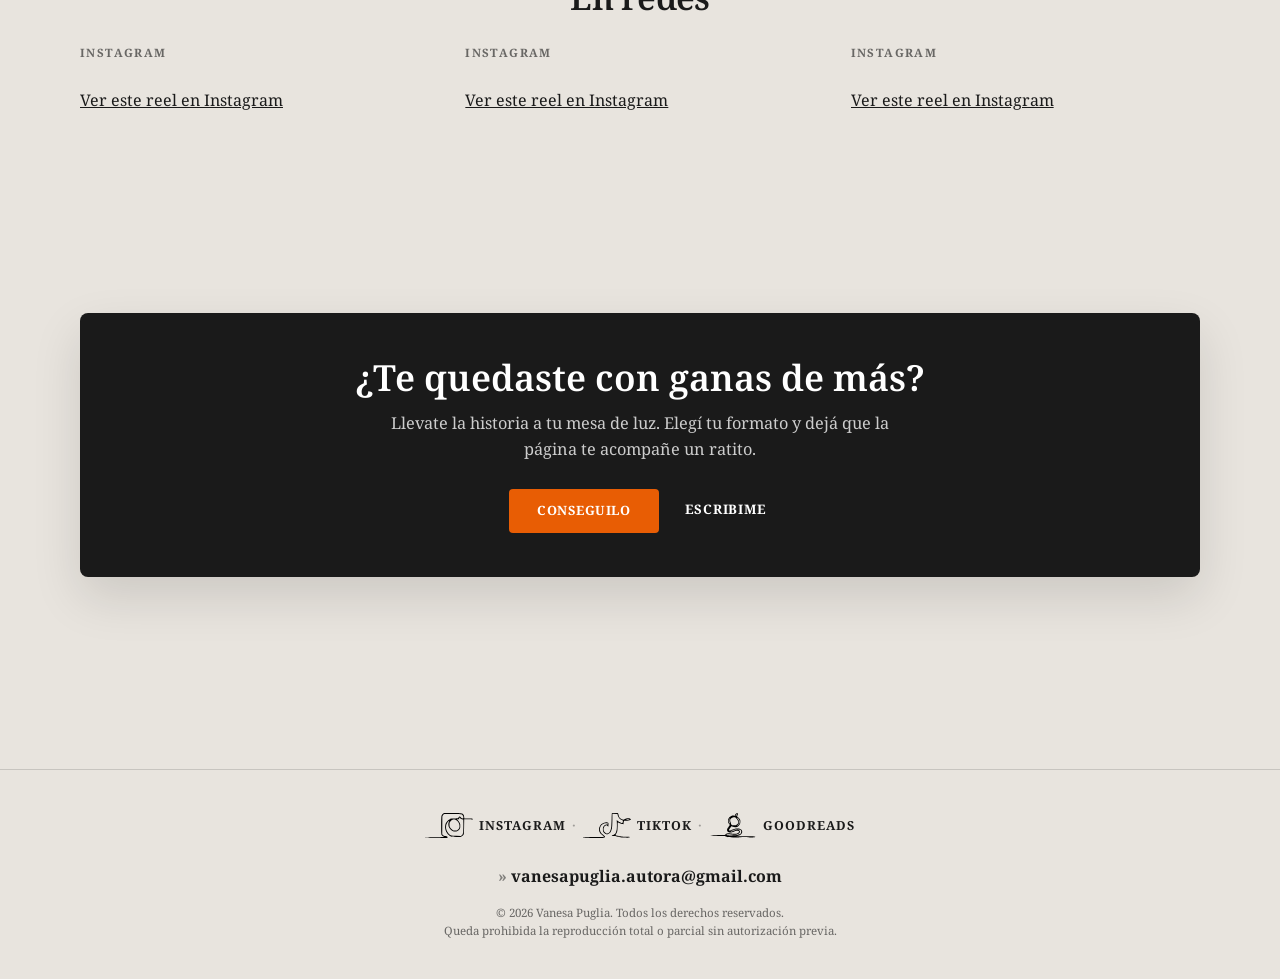
==== commit c25b1786: "Actualizar landing/home y página del libro con nuevo layout y contenido. Unifica tipografía, embebid" ====
--- a/index.html
+++ b/index.html
@@ -3,11 +3,11 @@
 <head>
   <meta charset="utf-8" />
   <meta name="viewport" content="width=device-width, initial-scale=1" />
-  <title>Vanesa Puglia</title>
-  <meta name="description" content="Sitio de Vanesa Puglia, autora de En tus límites." />
+  <title>Vanesa Puglia — En tus límites</title>
+  <meta name="description" content="Vanesa Puglia y su novela En tus límites: romance contemporáneo, intimidad y emoción. Fragmento, redes y dónde comprar." />
   <link rel="preconnect" href="https://fonts.googleapis.com" />
   <link rel="preconnect" href="https://fonts.gstatic.com" crossorigin />
-  <link href="https://fonts.googleapis.com/css2?family=Cormorant+Garamond:ital,wght@0,500;0,600;1,500&family=DM+Sans:wght@400;500;600;700&display=swap" rel="stylesheet" />
+  <link href="https://fonts.googleapis.com/css2?family=Noto+Serif+Georgian:wght@400;500;600;700&display=swap" rel="stylesheet" />
   <link rel="stylesheet" href="./assets/css/main.css" />
 </head>
 <body>
@@ -15,69 +15,153 @@
 
   <header class="site-header">
     <div class="site-header__inner">
-      <a class="site-logo" href="./index.html">Vanesa Puglia</a>
+      <a class="site-logo" href="./">Vanesa Puglia</a>
       <nav class="site-nav" aria-label="Principal">
-        <a href="#yo">YO <span class="nav-chevron" aria-hidden="true">▾</span></a>
-        <a href="#redes">MIS REDES <span class="nav-chevron" aria-hidden="true">▾</span></a>
-        <a href="https://docs.google.com/forms/d/e/1FAIpQLSemAOVcuaoRsui3juLYAaGSEaoZBNSGPKUialhZ_rOrf4y6Fg/viewform?usp=send_form" target="_blank" rel="noopener noreferrer">CONTACTO <span class="nav-chevron" aria-hidden="true">▾</span></a>
-        <a href="./mis-libros.html">MIS LIBROS <span class="nav-chevron" aria-hidden="true">▾</span></a>
-        <a class="btn-pill" href="./mis-libros.html#libro">
+        <a class="is-active" href="./" aria-current="page">Inicio</a>
+        <a href="./libro/index.html">El libro</a>
+        <a href="https://docs.google.com/forms/d/e/1FAIpQLSemAOVcuaoRsui3juLYAaGSEaoZBNSGPKUialhZ_rOrf4y6Fg/viewform?usp=send_form" target="_blank" rel="noopener noreferrer">Contacto</a>
+        <a class="btn-pill" href="./libro/index.html#comprar">
           <svg width="18" height="18" viewBox="0 0 24 24" fill="none" stroke="currentColor" stroke-width="2" stroke-linecap="round" stroke-linejoin="round" aria-hidden="true">
             <path d="M6 6h15l-1.5 9h-12z" />
             <path d="M6 6 5 3H2" />
             <circle cx="9" cy="20" r="1" />
             <circle cx="18" cy="20" r="1" />
           </svg>
-          COMPRAR EL LIBRO
+          Conseguilo
         </a>
       </nav>
     </div>
   </header>
 
-  <main id="contenido" class="home-main">
-    <div class="wrap hero-grid">
-      <div class="hero-visual">
-        <div class="hero-photo">
-          <!-- Reemplazá por tu foto: p. ej. assets/images/autor.jpg -->
-          <img src="./assets/images/placeholder-autor.svg" width="480" height="480" alt="Vanesa Puglia" />
+  <main id="contenido" class="home-main home-main--landing">
+    <section class="lp-hero wrap" aria-labelledby="hero-heading">
+      <div class="hero-grid">
+        <div class="hero-visual">
+          <div class="hero-photo">
+            <img src="./assets/images/autora-chair.webp" width="960" height="1200" alt="Vanesa Puglia" />
+          </div>
+          
         </div>
-        <nav id="redes" aria-label="Redes sociales">
-          <ul class="social-list">
-            <li>
-              <a href="https://www.instagram.com/vanesa.puglia/" target="_blank" rel="noopener noreferrer">
-                Instagram <span class="arrow" aria-hidden="true">»</span>
-              </a>
-            </li>
-            <li>
-              <a href="https://www.tiktok.com/@vanesa.puglia" target="_blank" rel="noopener noreferrer">
-                TikTok <span class="arrow" aria-hidden="true">»</span>
-              </a>
-            </li>
-            <li>
-              <a href="https://www.goodreads.com/user/show/199660871" target="_blank" rel="noopener noreferrer">
-                Goodreads <span class="arrow" aria-hidden="true">»</span>
-              </a>
-            </li>
-          </ul>
-        </nav>
+
+        <section class="hero-intro" aria-labelledby="hero-heading">
+          <!-- <div class="hero-intro__deco" aria-hidden="true">
+            <img class="hero-intro__deco-line" src="./assets/images/line-for-book.svg" alt="" />
+            <img class="hero-intro__deco-book" src="./assets/images/book.svg" alt="" />
+          </div> -->
+          <p class="eyebrow" id="hero-heading">Hola</p>
+          <h1 class="hero-title">—Soy Vane. Bienvenido a mi mundo.</h1>
+          <p class="hero-body">
+            (Argentina, 1988)</p>
+          <p class="hero-body">
+            Nací en Quilmes, Buenos Aires.
+            Crecí creyendo que mi lenguaje era el dibujo, hasta que, ya de adulta, descubrí que había una nueva forma de ilustrar: con palabras ♥.
+          <p class="hero-body">
+            Me gustan las historias complejas y crear personajes que no solo se leen, sino que se sienten, y que se quedan con uno incluso mucho después de haber cerrado el libro.</p>
+          <div class="lp-hero__actions">
+            <a class="btn-buy btn-buy--inline" href="#libro-destacado">Descubrí el libro</a>
+            <a class="btn-text" href="./libro/index.html">Conocé más</a>
+          </div>
+        </section>
       </div>
+    </section>
 
-      <section class="hero-intro" id="yo" aria-labelledby="hola-heading">
-        <svg class="hero-intro__deco" viewBox="0 0 64 64" fill="none" stroke="currentColor" stroke-width="1.2" aria-hidden="true">
-          <path d="M12 48V16l20 12 20-12v32" />
-          <path d="M32 28v24" />
-        </svg>
-        <p class="eyebrow" id="hola-heading">Hola</p>
-        <h1 class="hero-title">—Soy Vane. Bienvenido a mi mundo.</h1>
-        <p class="hero-body">
-          Nací en Quilmes, Argentina, en 1988. Escribo historias para sentir, para cuestionar y para soltar un poco los límites que a veces nos aprietan sin darnos cuenta. Gracias por pasar: acá vas a encontrar mis libros, mis redes y un espacio que sigue creciendo con vos.
-        </p>
-      </section>
-    </div>
+    <section class="lp-book-spotlight" id="libro-destacado" aria-labelledby="libro-spotlight-heading">
+      <div class="wrap lp-book-spotlight__inner">
+        <div class="lp-book-spotlight__visual">
+          <div class="lp-book-spotlight__cover">
+            <img src="./assets/images/book-cover.webp" width="420" height="630" alt="Tapa de En tus límites" />
+          </div>
+        </div>
+        <div class="lp-book-spotlight__copy">
+          <p class="eyebrow" id="libro-spotlight-heading">Novela</p>
+          <h2 class="lp-book-spotlight__title">En tus límites</h2>
+          <p class="lp-book-spotlight__hook">
+            Noa tenía la estructura para silenciar el ruido de su pasado.<br />
+            Sienna, el ballet y las fotos para acallar el caos interno.
+          </p>
+          <p class="lp-book-spotlight__hook">
+            Dos personas marcadas.<br />
+            Una mirada que los atraviesa de un modo existencial, y dos historias destinadas a cruzarse para salvarse...<br />
+            O quebrarse por completo.
+          </p>
+          <p class="lp-book-spotlight__micro lp-book-spotlight__quote">
+            "Y por fin, entre todo el mundo, se encontraron.<br />
+            Y ahí, en ellos, todo se detuvo."
+          </p>
+          <a class="btn-buy btn-buy--inline" href="./libro/index.html">Conocé más</a>
+        </div>
+      </div>
+    </section>
+
+    <section class="lp-embeds section-stack" id="en-redes" aria-labelledby="redes-heading">
+      <div class="wrap">
+        <h2 class="section-heading section-heading--center" id="redes-heading">En redes</h2>
+        <div class="embed-grid" role="list">
+          <div class="embed-grid__cell" role="listitem">
+            <p class="embed-grid__label">Instagram</p>
+            <div class="embed-instagram embed-instagram--grid">
+              <blockquote
+                class="instagram-media"
+                data-instgrm-permalink="https://www.instagram.com/reel/DTOItaxj_DJ/"
+                data-instgrm-version="14"
+              >
+                <a href="https://www.instagram.com/reel/DTOItaxj_DJ/?igsh=MWF2NG92aWljZms3bQ==" target="_blank" rel="noopener noreferrer">Ver este reel en Instagram</a>
+              </blockquote>
+            </div>
+          </div>
+          <div class="embed-grid__cell" role="listitem">
+            <p class="embed-grid__label">Instagram</p>
+            <div class="embed-instagram embed-instagram--grid">
+              <blockquote
+                class="instagram-media"
+                data-instgrm-permalink="https://www.instagram.com/reel/DW4uq6Xj3dv/"
+                data-instgrm-version="14"
+              >
+                <a href="https://www.instagram.com/reel/DW4uq6Xj3dv/?igsh=MTRhOGFzMmQ1Nmg4aA==" target="_blank" rel="noopener noreferrer">Ver este reel en Instagram</a>
+              </blockquote>
+            </div>
+          </div>
+          <div class="embed-grid__cell" role="listitem">
+            <p class="embed-grid__label">Instagram</p>
+            <div class="embed-instagram embed-instagram--grid">
+              <blockquote
+                class="instagram-media"
+                data-instgrm-permalink="https://www.instagram.com/reel/DXX7Oxcjf3H/"
+                data-instgrm-version="14"
+              >
+                <a href="https://www.instagram.com/reel/DXX7Oxcjf3H/?igsh=anJ0OWI1YWVncjFl" target="_blank" rel="noopener noreferrer">Ver este reel en Instagram</a>
+              </blockquote>
+            </div>
+          </div>
+        </div>
+      </div>
+    </section>
+
+    <section class="lp-cta-final wrap" aria-labelledby="cta-final-heading">
+      <div class="lp-cta-final__panel">
+        <h2 class="lp-cta-final__title" id="cta-final-heading">¿Te quedaste con ganas de más?</h2>
+        <p class="lp-cta-final__text">Llevate la historia a tu mesa de luz. Elegí tu formato y dejá que la página te acompañe un ratito.</p>
+        <div class="lp-cta-final__actions">
+          <a class="btn-buy btn-buy--inline" href="./libro/index.html#comprar">CONSEGUILO</a>
+          <a class="btn-text btn-text--on-dark" href="mailto:vanesapuglia.autora@gmail.com">Escribime</a>
+        </div>
+      </div>
+    </section>
   </main>
 
-  <footer class="site-footer">
-    <a class="footer-email" href="mailto:vanesapuglia@gmail.com">vanesapuglia@gmail.com</a>
+  <footer class="site-footer site-footer--rich">
+    <div class="site-footer__inner wrap">
+      <div class="footer-social" aria-label="Redes">
+        <a href="https://www.instagram.com/vanesa.puglia/" target="_blank" rel="noopener noreferrer"><img src="./assets/images/logo-instagram.svg" width="16" height="16" alt="" aria-hidden="true" />Instagram</a>
+        <span class="footer-dot" aria-hidden="true">·</span>
+        <a href="https://www.tiktok.com/@vanesa.puglia" target="_blank" rel="noopener noreferrer"><img src="./assets/images/logo-tiktok.svg" width="16" height="16" alt="" aria-hidden="true" />TikTok</a>
+        <span class="footer-dot" aria-hidden="true">·</span>
+        <a href="https://www.goodreads.com/user/show/199660871" target="_blank" rel="noopener noreferrer"><img src="./assets/images/logo-goodreads.svg" width="16" height="16" alt="" aria-hidden="true" />Goodreads</a>
+      </div>
+      <a class="footer-email" href="mailto:vanesapuglia.autora@gmail.com">vanesapuglia.autora@gmail.com</a>
+      <p class="footer-legal">© 2026 Vanesa Puglia. Todos los derechos reservados.<br />Queda prohibida la reproducción total o parcial sin autorización previa.</p>
+    </div>
   </footer>
+  <script async src="https://www.instagram.com/embed.js"></script>
 </body>
 </html>
--- a/assets/css/main.css
+++ b/assets/css/main.css
@@ -7,10 +7,25 @@
   --accent-hover: #cf5203;
   --line: rgba(0, 0, 0, 0.14);
   --shadow: 0 18px 50px rgba(0, 0, 0, 0.08);
-  --font-serif: "Cormorant Garamond", "Georgia", serif;
-  --font-sans: "DM Sans", system-ui, sans-serif;
+  --surface: rgba(255, 255, 255, 0.72);
+  --font-serif: "Noto Serif Georgian", "Georgia", serif;
+  --font-sans: "Noto Serif Georgian", "Georgia", serif;
   --max: 1120px;
   --pad: clamp(20px, 4vw, 40px);
+
+  /* Fondo: arte lineal (libro), trazos blancos sobre --bg */
+  /* Alternativa A (activa): patrón repetido */
+  --bg-line-layer: url("../images/bg-book-line-tile.svg");
+  --bg-line-size: clamp(168px, 20vw, 228px);
+  --bg-line-repeat: repeat;
+  --bg-line-position: center;
+  /* Intensidad del trazo: ajustá opacity en bg-book-line-tile.svg (<g opacity="…">) */
+  /* Alternativa B: marca grande — reemplazá las variables arriba por:
+     --bg-line-layer: url("../images/bg-book-line-watermark.svg");
+     --bg-line-size: min(92vw, 820px) auto;
+     --bg-line-repeat: no-repeat;
+     --bg-line-position: 88% 12%;
+  */
 }
 
 *,
@@ -21,6 +36,7 @@
 
 html {
   scroll-behavior: smooth;
+  background-color: var(--bg);
 }
 
 body {
@@ -28,7 +44,12 @@
   min-height: 100vh;
   display: flex;
   flex-direction: column;
-  background: var(--bg);
+  /* Color base + patrón SVG (no usar ::before con z-index negativo: queda tapado por el fondo) */
+  background-color: var(--bg);
+  background-image: var(--bg-line-layer);
+  background-repeat: var(--bg-line-repeat);
+  background-size: var(--bg-line-size);
+  background-position: var(--bg-line-position);
   color: var(--ink);
   font-family: var(--font-sans);
   font-size: 16px;
@@ -173,13 +194,18 @@
   .hero-grid {
     grid-template-columns: minmax(0, 1fr) minmax(0, 1.15fr);
     gap: 0 32px;
-    align-items: center;
+    /* Igualar altura entre foto e intro en desktop */
+    align-items: stretch;
   }
 
   .hero-intro {
-    margin-left: -48px;
     position: relative;
     z-index: 1;
+    /* Solapa la foto hacia la izquierda (más overlap = valor más negativo) */
+    margin-left: clamp(-5rem, -7vw, -2.5rem);
+    /* Baja el recuadro sin romper la igualdad de alto con la foto */
+    transform: translateY(clamp(28px, 5vw, 56px));
+    border-radius: 18px 10px 10px 10px;
   }
 }
 
@@ -203,6 +229,8 @@
 @media (min-width: 880px) {
   .hero-photo {
     margin-inline: 0;
+    max-width: 100%;
+    height: 100%;
   }
 }
 
@@ -252,24 +280,21 @@
 .hero-intro {
   background: var(--white);
   padding: clamp(24px, 4vw, 40px);
-  border-radius: 4px;
+  border-radius: 10px;
   border: 1px solid var(--line);
   box-shadow: var(--shadow);
   position: relative;
 }
 
-.hero-intro__deco {
-  position: absolute;
-  top: 18px;
-  right: 18px;
-  width: 48px;
-  height: 48px;
-  opacity: 0.35;
-  pointer-events: none;
+/* hero-intro__deco se desactiva temporalmente hasta retomarlo en una iteración futura */
+.hero-intro__deco,
+.hero-intro__deco-line,
+.hero-intro__deco-book {
+  display: none;
 }
 
 .eyebrow {
-  font-size: 0.72rem;
+  font-size: 0.8rem;
   font-weight: 600;
   letter-spacing: 0.14em;
   text-transform: uppercase;
@@ -290,6 +315,66 @@
   color: var(--muted);
   font-size: 1rem;
   max-width: 42ch;
+  text-align: justify;
+}
+
+.hero-body + .hero-body {
+  margin-top: 1rem;
+}
+
+/* Foto de la autora (no forzar cuadrado) */
+.lp-hero .hero-photo {
+  aspect-ratio: unset;
+  max-height: none;
+}
+
+.lp-hero .hero-photo img {
+  width: 100%;
+  height: 100%;
+  object-fit: cover;
+  display: block;
+}
+
+/* ——— Home: embed (Instagram / similares) ——— */
+.home-embeds {
+  padding: clamp(36px, 6vw, 64px) 0 clamp(28px, 5vw, 48px);
+  border-top: 1px solid var(--line);
+  margin-top: clamp(12px, 3vw, 32px);
+}
+
+.embed-eyebrow {
+  text-align: center;
+  margin-bottom: 18px;
+}
+
+.embed-instagram {
+  max-width: 540px;
+  margin-inline: auto;
+  width: 100%;
+  overflow-x: auto;
+  -webkit-overflow-scrolling: touch;
+}
+
+.embed-instagram .instagram-media {
+  margin-left: auto !important;
+  margin-right: auto !important;
+}
+
+.embed-fallback {
+  margin: 16px 0 0;
+  text-align: center;
+  font-size: 0.82rem;
+  color: var(--muted);
+}
+
+.embed-fallback a {
+  color: var(--ink);
+  font-weight: 600;
+}
+
+.embed-fallback a:hover,
+.embed-fallback a:focus-visible {
+  color: var(--accent);
 }
 
 /* ——— Mis libros ——— */
@@ -298,7 +383,7 @@
 }
 
 .book-hero {
-  padding: clamp(28px, 5vw, 56px) 0;
+  padding: clamp(28px, 5vw, 56px) 0 0;
 }
 
 .book-hero__grid {
@@ -306,6 +391,11 @@
   grid-template-columns: 1fr;
   gap: 32px;
   align-items: center;
+  background-color: var(--white);
+  border-radius: 6px 6px 0 0;
+  padding: clamp(16px, 3vw, 28px);
+  border: none;
+  box-shadow: 0 8px 28px rgba(0, 0, 0, 0.05);
 }
 
 @media (min-width: 800px) {
@@ -343,7 +433,7 @@
   font-family: var(--font-serif);
   font-size: clamp(2rem, 5vw, 3rem);
   font-weight: 600;
-  margin: 16px 0 12px;
+  margin: 16px 0 clamp(14px, 2.5vw, 22px);
   line-height: 1.1;
 }
 
@@ -518,3 +608,551 @@
   content: "» ";
   opacity: 0.5;
 }
+
+/* ——— Landing (single book) ——— */
+.home-main--landing {
+  padding-top: clamp(28px, 5vw, 56px);
+}
+
+.section-stack {
+  padding-block: clamp(40px, 7vw, 88px);
+}
+
+.section-heading {
+  font-family: var(--font-serif);
+  font-size: clamp(1.55rem, 3.2vw, 2.1rem);
+  font-weight: 600;
+  letter-spacing: -0.02em;
+  margin: 0 0 clamp(16px, 3vw, 28px);
+  line-height: 1.15;
+}
+
+.section-heading--center {
+  text-align: center;
+}
+
+.btn-text {
+  display: inline-flex;
+  align-items: center;
+  justify-content: center;
+  min-height: 44px;
+  padding: 8px 4px;
+  font-size: 0.82rem;
+  font-weight: 700;
+  letter-spacing: 0.06em;
+  text-transform: uppercase;
+  text-decoration: none;
+  color: var(--ink);
+  border-bottom: 2px solid transparent;
+}
+
+.btn-text:hover,
+.btn-text:focus-visible {
+  color: var(--accent);
+  border-bottom-color: rgba(232, 93, 4, 0.35);
+}
+
+.lp-hero__actions,
+.book-hero__actions,
+.lp-cta-final__actions {
+  display: flex;
+  flex-wrap: wrap;
+  align-items: center;
+  gap: 14px 22px;
+  margin-top: clamp(18px, 3vw, 26px);
+}
+
+.btn-buy--inline {
+  width: auto;
+  flex: 0 0 auto;
+  min-width: 0;
+  max-width: none;
+  padding-inline: clamp(20px, 3vw, 28px);
+}
+
+.btn-text--on-dark {
+  color: var(--white);
+  border-bottom-color: transparent;
+}
+
+.btn-text--on-dark:hover,
+.btn-text--on-dark:focus-visible {
+  color: var(--white);
+  border-bottom-color: rgba(255, 255, 255, 0.45);
+}
+
+/* Hero (home: mockup con hero-grid + hero-intro) */
+.lp-hero {
+  padding-bottom: clamp(32px, 6vw, 72px);
+}
+
+/* Book spotlight */
+.lp-book-spotlight {
+  padding: clamp(48px, 9vw, 100px) 0;
+  border-top: 1px solid var(--line);
+  border-bottom: 1px solid var(--line);
+  background: var(--surface);
+}
+
+.lp-book-spotlight__inner {
+  display: grid;
+  grid-template-columns: 1fr;
+  gap: clamp(28px, 5vw, 48px);
+  align-items: center;
+}
+
+@media (min-width: 900px) {
+  .lp-book-spotlight__inner {
+    grid-template-columns: minmax(0, 0.95fr) minmax(0, 1.05fr);
+    gap: clamp(40px, 6vw, 72px);
+  }
+}
+
+.lp-book-spotlight__visual {
+  order: -1;
+  display: flex;
+  justify-content: center;
+}
+
+@media (min-width: 900px) {
+  .lp-book-spotlight__visual {
+    order: 0;
+    justify-content: center;
+  }
+}
+
+.lp-book-spotlight__cover {
+  max-width: min(380px, 86vw);
+  filter: drop-shadow(0 24px 48px rgba(0, 0, 0, 0.12));
+  transform: translateZ(0);
+}
+
+.lp-book-spotlight__cover img {
+  width: 100%;
+  height: auto;
+  border-radius: 4px;
+}
+
+.lp-book-spotlight__copy {
+  max-width: 34rem;
+}
+
+@media (min-width: 900px) {
+  .lp-book-spotlight__copy {
+    padding-left: clamp(0px, 2vw, 24px);
+  }
+}
+
+.lp-book-spotlight__title {
+  font-family: var(--font-serif);
+  font-size: clamp(2rem, 4.5vw, 2.85rem);
+  font-weight: 600;
+  margin: 0 0 12px;
+  line-height: 1.08;
+}
+
+.lp-book-spotlight__hook {
+  font-family: var(--font-serif);
+  font-size: 1rem;
+  font-weight: 400;
+  font-style: normal;
+  margin: 0 0 14px;
+  line-height: 1.6;
+}
+
+.lp-book-spotlight__micro {
+  margin: 0 0 22px;
+  color: var(--muted);
+  font-size: 1.02rem;
+  line-height: 1.65;
+  max-width: 38ch;
+}
+
+.lp-book-spotlight__quote {
+  font-style: italic;
+}
+
+/* For you */
+.lp-for__list {
+  margin: 0;
+  padding: 0 0 0 1.15rem;
+  max-width: 40rem;
+  color: var(--muted);
+  font-size: 1.05rem;
+  line-height: 1.75;
+}
+
+.lp-for__list li + li {
+  margin-top: 12px;
+}
+
+/* Excerpt */
+.excerpt-block {
+  margin: 0;
+  background: var(--white);
+  border: 1px solid var(--line);
+  border-radius: 6px;
+  padding: clamp(22px, 4vw, 36px) clamp(22px, 4vw, 40px);
+  box-shadow: 0 10px 32px rgba(0, 0, 0, 0.05);
+}
+
+.excerpt-block__quote {
+  margin: 0;
+  padding: 0;
+  border: 0;
+  font-family: var(--font-serif);
+  font-size: clamp(1.12rem, 2.2vw, 1.35rem);
+  line-height: 1.65;
+  color: var(--ink);
+}
+
+.excerpt-block__quote p {
+  margin: 0 0 1em;
+}
+
+.excerpt-block__quote p:last-child {
+  margin-bottom: 0;
+}
+
+.excerpt-block__cite {
+  margin: clamp(18px, 3vw, 24px) 0 0;
+  padding-top: clamp(16px, 2.5vw, 22px);
+  border-top: 1px solid var(--line);
+  font-family: var(--font-sans);
+  font-size: 0.82rem;
+  font-weight: 600;
+  letter-spacing: 0.06em;
+  text-transform: uppercase;
+  color: var(--muted);
+}
+
+.excerpt-block__cite a {
+  font-weight: 700;
+  color: var(--ink);
+  text-decoration: none;
+  border-bottom: 1px solid rgba(232, 93, 4, 0.35);
+}
+
+.excerpt-block__cite a:hover,
+.excerpt-block__cite a:focus-visible {
+  color: var(--accent);
+}
+
+.excerpt-block--page {
+  max-width: 44rem;
+  margin-inline: auto;
+}
+
+/* Author strip */
+.lp-author__panel {
+  max-width: 40rem;
+  margin: 0;
+  padding: clamp(20px, 3vw, 28px) 0 0;
+  border-top: 1px solid var(--line);
+  font-size: 1.05rem;
+  line-height: 1.75;
+  color: var(--muted);
+}
+
+.lp-author__panel p {
+  margin: 0;
+}
+
+/* Embeds grid */
+.lp-embeds {
+  padding-block: clamp(44px, 7vw, 88px);
+  border-top: 1px solid var(--line);
+}
+
+.lp-embeds__intro {
+  text-align: center;
+  max-width: 36rem;
+  margin: -8px auto clamp(28px, 4vw, 40px);
+  color: var(--muted);
+  font-size: 0.98rem;
+  line-height: 1.6;
+}
+
+.embed-grid {
+  display: grid;
+  grid-template-columns: 1fr;
+  gap: clamp(28px, 4vw, 36px);
+}
+
+@media (min-width: 720px) {
+  .embed-grid {
+    grid-template-columns: repeat(2, minmax(0, 1fr));
+  }
+}
+
+@media (min-width: 1024px) {
+  .embed-grid {
+    grid-template-columns: repeat(3, minmax(0, 1fr));
+    align-items: start;
+  }
+}
+
+.embed-grid__label {
+  margin: 0 0 10px;
+  font-size: 0.72rem;
+  font-weight: 700;
+  letter-spacing: 0.12em;
+  text-transform: uppercase;
+  color: var(--muted);
+}
+
+.embed-instagram--grid {
+  max-width: 100%;
+  margin-inline: 0;
+}
+
+.embed-tiktok {
+  min-height: 280px;
+  display: flex;
+  justify-content: center;
+  align-items: flex-start;
+  overflow-x: auto;
+  -webkit-overflow-scrolling: touch;
+}
+
+.embed-grid .embed-fallback {
+  text-align: left;
+  margin-top: 12px;
+}
+
+/* Final CTA */
+.lp-cta-final {
+  padding-block: clamp(48px, 8vw, 96px);
+}
+
+.lp-cta-final__panel {
+  background: var(--ink);
+  color: var(--white);
+  border-radius: 8px;
+  padding: clamp(28px, 5vw, 44px) clamp(24px, 4vw, 40px);
+  text-align: center;
+  box-shadow: 0 20px 50px rgba(0, 0, 0, 0.12);
+}
+
+.lp-cta-final__title {
+  font-family: var(--font-serif);
+  font-size: clamp(1.65rem, 3.5vw, 2.25rem);
+  font-weight: 600;
+  margin: 0 0 12px;
+  line-height: 1.15;
+}
+
+.lp-cta-final__text {
+  margin: 0 auto;
+  max-width: 32rem;
+  font-size: 1.02rem;
+  line-height: 1.6;
+  color: rgba(255, 255, 255, 0.78);
+}
+
+.lp-cta-final__actions {
+  justify-content: center;
+}
+
+.lp-cta-final .btn-buy--inline {
+  background: var(--accent);
+}
+
+.lp-cta-final .btn-buy--inline:hover,
+.lp-cta-final .btn-buy--inline:focus-visible {
+  background: var(--accent-hover);
+}
+
+/* Book page immersive */
+.page-books--immersive {
+  padding-top: clamp(8px, 2vw, 16px);
+}
+
+.book-hero--immersive {
+  padding-bottom: 0;
+}
+
+.book-hero__grid--immersive {
+  align-items: start;
+}
+
+.book-photo--hero {
+  max-width: min(400px, 92vw);
+  filter: drop-shadow(0 24px 48px rgba(0, 0, 0, 0.12));
+}
+
+.book-hero__copy {
+  max-width: 40rem;
+}
+
+.book-lead {
+  font-family: var(--font-serif);
+  font-size: clamp(1.15rem, 2.4vw, 1.4rem);
+  font-style: italic;
+  line-height: 1.45;
+  margin: 0 0 16px;
+  color: var(--ink);
+}
+
+.book-why {
+  margin: 0 0 14px;
+  font-size: 1.02rem;
+  line-height: 1.65;
+  color: var(--muted);
+}
+
+.book-why {
+  margin-bottom: 22px;
+}
+
+.book-buy-section {
+  padding-bottom: clamp(56px, 9vw, 100px);
+}
+
+.book-cta-label--center {
+  text-align: center;
+  max-width: 36rem;
+  margin-inline: auto;
+}
+
+.buy-rows--card {
+  margin-top: 8px;
+  padding: clamp(18px, 3vw, 26px);
+  background: var(--white);
+  border: 1px solid var(--line);
+  border-radius: 6px;
+  box-shadow: 0 8px 28px rgba(0, 0, 0, 0.05);
+}
+
+.buy-rows--card .buy-row__label {
+  font-weight: 700;
+  font-size: 0.82rem;
+  letter-spacing: 0.06em;
+  text-transform: uppercase;
+  color: var(--muted);
+  min-width: min(100%, 100%);
+}
+
+.buy-rows--card .buy-row {
+  padding-bottom: 14px;
+  border-bottom: 1px solid var(--line);
+}
+
+.buy-rows--card .buy-row:last-child {
+  padding-bottom: 0;
+  border-bottom: 0;
+}
+
+.book-after-cta {
+  margin: clamp(22px, 3vw, 32px) 0 0;
+  text-align: center;
+  font-size: 0.95rem;
+  line-height: 1.65;
+  color: var(--muted);
+}
+
+.book-after-cta a {
+  font-weight: 700;
+  color: var(--ink);
+  text-decoration: none;
+  border-bottom: 1px solid rgba(232, 93, 4, 0.35);
+}
+
+.book-after-cta a:hover,
+.book-after-cta a:focus-visible {
+  color: var(--accent);
+}
+
+/* Footer */
+.site-footer--rich {
+  padding-top: 32px;
+}
+
+.site-footer__inner {
+  display: flex;
+  flex-direction: column;
+  align-items: center;
+  gap: 14px;
+}
+
+.footer-social {
+  display: flex;
+  flex-wrap: wrap;
+  align-items: center;
+  justify-content: center;
+  gap: 8px 6px;
+  font-size: 0.78rem;
+  font-weight: 700;
+  letter-spacing: 0.08em;
+  text-transform: uppercase;
+}
+
+.footer-social a {
+  display: inline-flex;
+  align-items: center;
+  gap: 6px;
+  text-decoration: none;
+}
+
+.footer-social img {
+  width: 48px;
+  height: 48px;
+  object-fit: contain;
+}
+
+.footer-social a:hover,
+.footer-social a:focus-visible {
+  color: var(--accent);
+}
+
+.footer-dot {
+  opacity: 0.35;
+  user-select: none;
+}
+
+.footer-legal {
+  margin: 2px 0 0;
+  text-align: center;
+  color: var(--muted);
+  font-size: 0.72rem;
+  line-height: 1.5;
+}
+
+.book-story {
+  margin-top: 0;
+  background-color: var(--white);
+  border-radius: 0 0 6px 6px;
+  border: none;
+  box-shadow: 0 8px 28px rgba(0, 0, 0, 0.05);
+}
+
+.book-story.section-stack {
+  padding-top: clamp(20px, 3.5vw, 36px);
+  padding-inline: clamp(16px, 3vw, 28px);
+  padding-bottom: clamp(40px, 7vw, 88px);
+}
+
+.book-story__body {
+  max-width: none;
+  color: var(--ink);
+  line-height: 1.7;
+  text-align: justify;
+}
+
+.book-story__body p {
+  margin: 0;
+}
+
+.book-story__body p + p {
+  margin-top: 1rem;
+}
+
+.book-description-image {
+  padding-top: 0;
+}
+
+.book-description-image img {
+  width: 100%;
+  height: auto;
+  border-radius: 6px;
+}
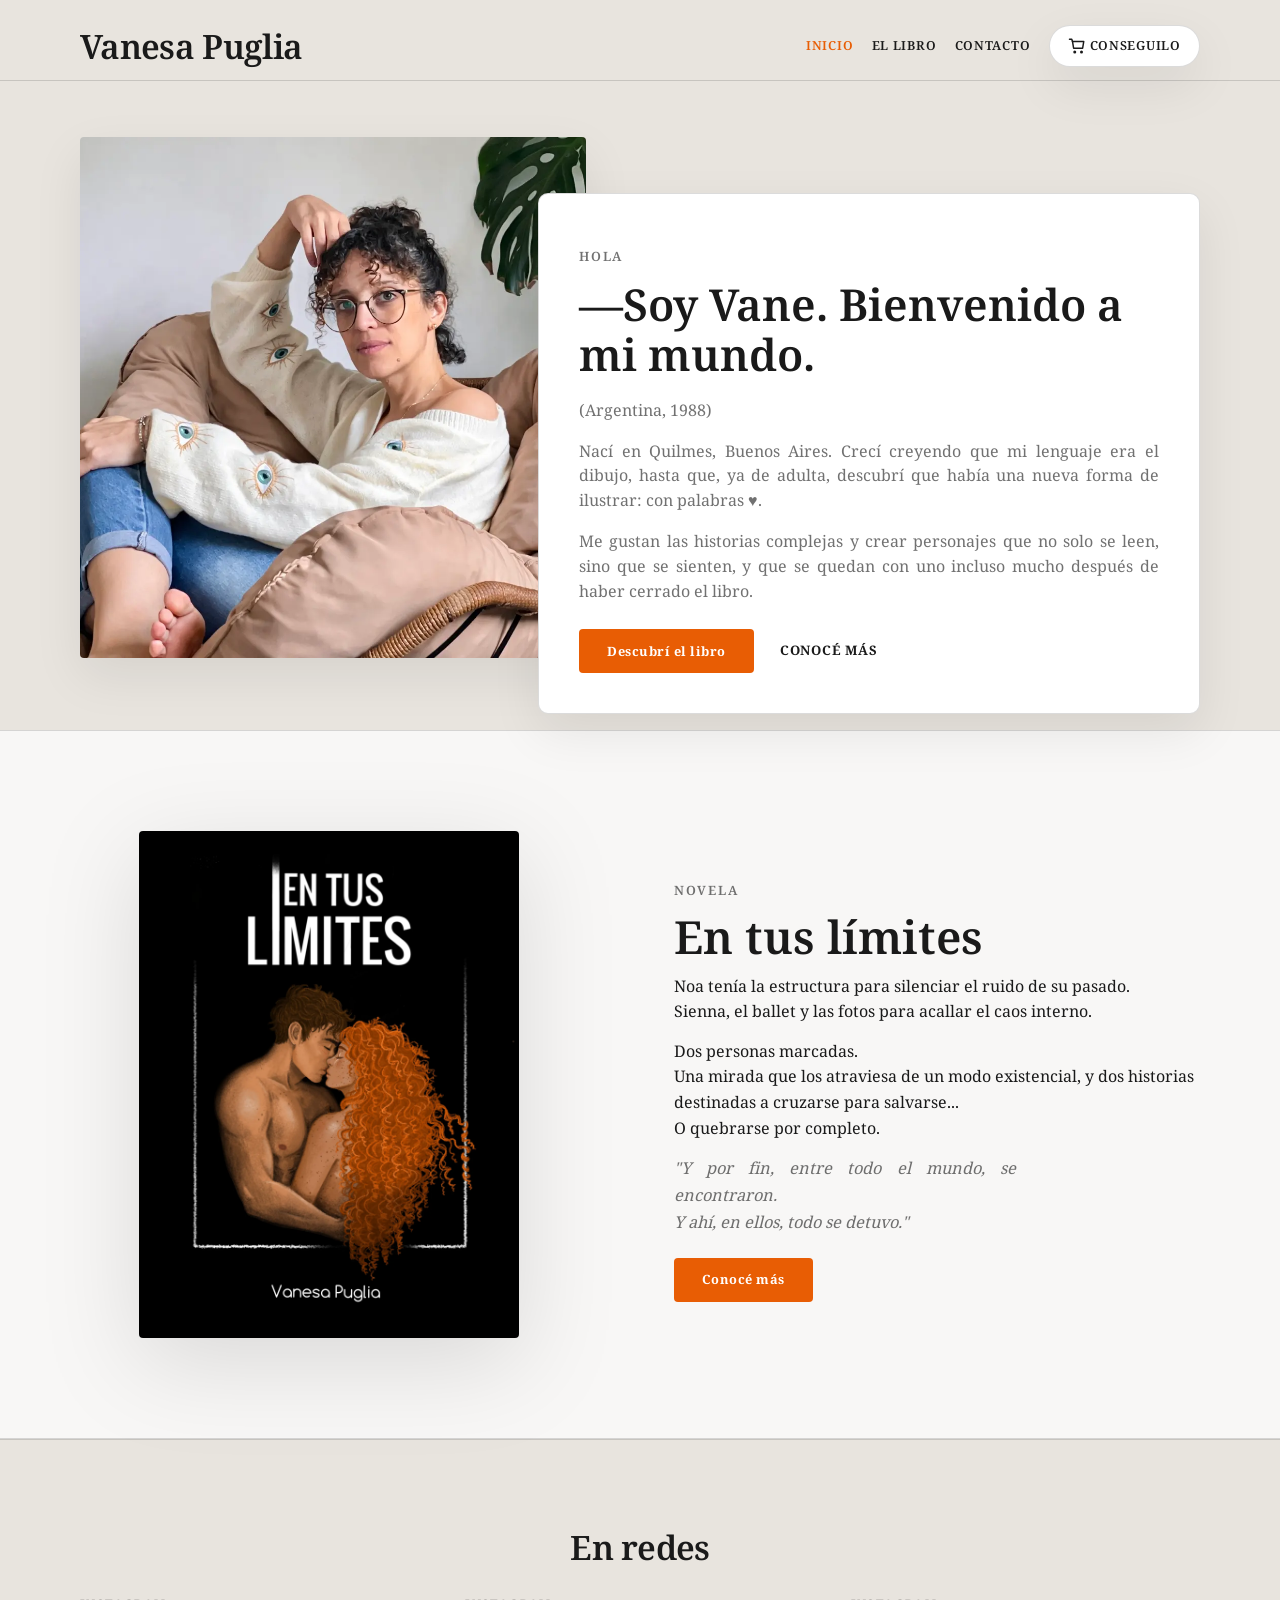
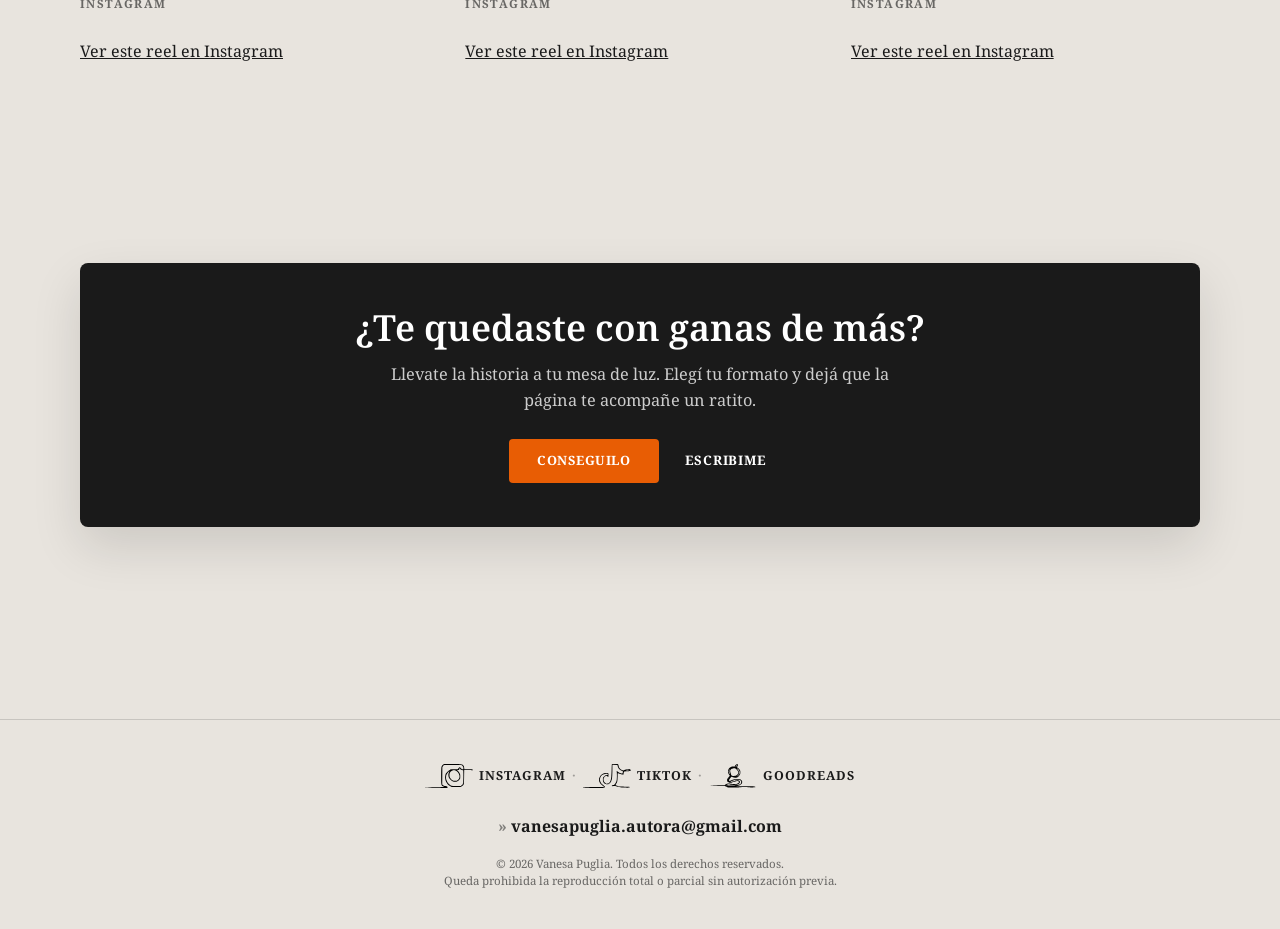
==== commit eeb3a9c2: "minor fixes Made-with: Cursor" ====
--- a/index.html
+++ b/index.html
@@ -143,7 +143,7 @@
         <p class="lp-cta-final__text">Llevate la historia a tu mesa de luz. Elegí tu formato y dejá que la página te acompañe un ratito.</p>
         <div class="lp-cta-final__actions">
           <a class="btn-buy btn-buy--inline" href="./libro/index.html#comprar">CONSEGUILO</a>
-          <a class="btn-text btn-text--on-dark" href="mailto:vanesapuglia.autora@gmail.com">Escribime</a>
+          <a class="btn-text btn-text--on-dark" href="mailto:vanesapuglia.autora@gmail.com" target="_blank" rel="noopener noreferrer">Escribime</a>
         </div>
       </div>
     </section>
@@ -158,7 +158,7 @@
         <span class="footer-dot" aria-hidden="true">·</span>
         <a href="https://www.goodreads.com/user/show/199660871" target="_blank" rel="noopener noreferrer"><img src="./assets/images/logo-goodreads.svg" width="16" height="16" alt="" aria-hidden="true" />Goodreads</a>
       </div>
-      <a class="footer-email" href="mailto:vanesapuglia.autora@gmail.com">vanesapuglia.autora@gmail.com</a>
+      <a class="footer-email" href="mailto:vanesapuglia.autora@gmail.com" target="_blank" rel="noopener noreferrer">vanesapuglia.autora@gmail.com</a>
       <p class="footer-legal">© 2026 Vanesa Puglia. Todos los derechos reservados.<br />Queda prohibida la reproducción total o parcial sin autorización previa.</p>
     </div>
   </footer>
--- a/assets/css/main.css
+++ b/assets/css/main.css
@@ -314,7 +314,7 @@
   margin: 0;
   color: var(--muted);
   font-size: 1rem;
-  max-width: 42ch;
+  max-width: none;
   text-align: justify;
 }
 
@@ -758,6 +758,7 @@
   font-style: normal;
   margin: 0 0 14px;
   line-height: 1.6;
+  text-align: justify;
 }
 
 .lp-book-spotlight__micro {
@@ -766,6 +767,7 @@
   font-size: 1.02rem;
   line-height: 1.65;
   max-width: 38ch;
+  text-align: justify;
 }
 
 .lp-book-spotlight__quote {
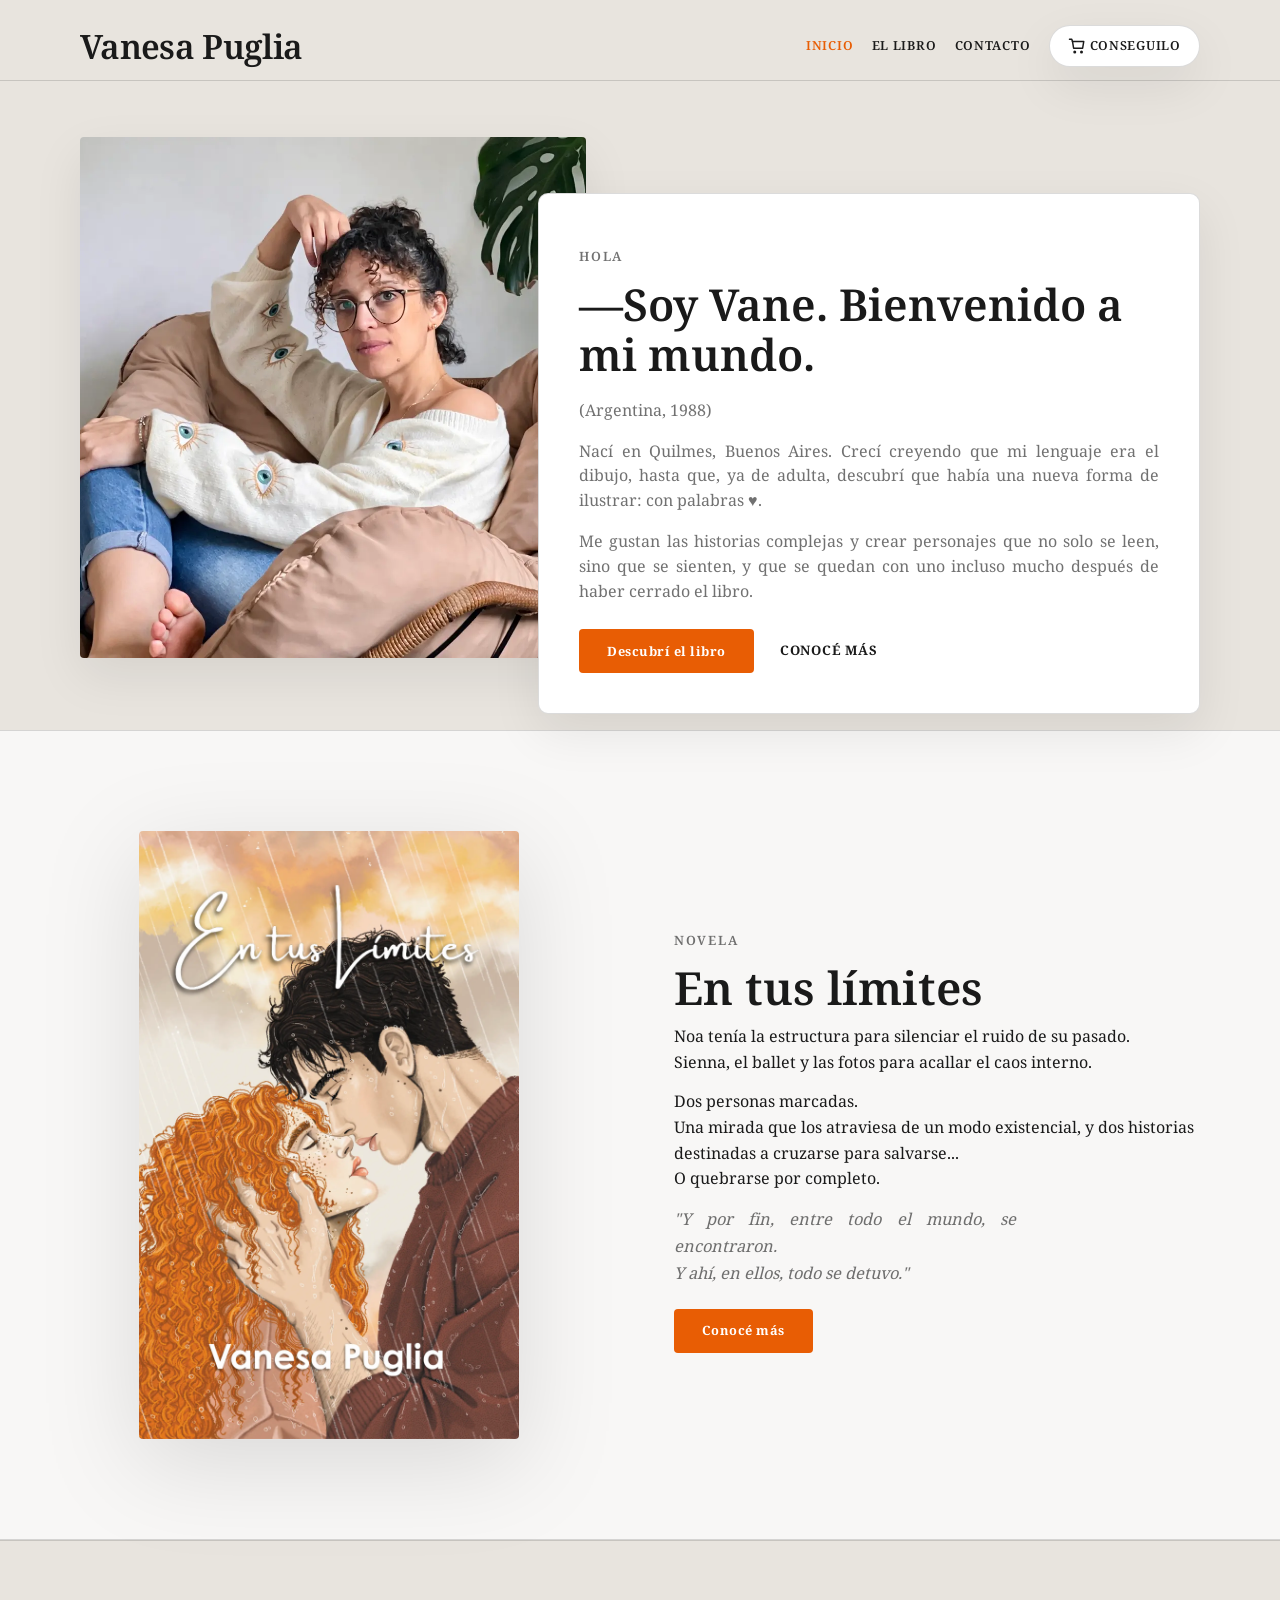
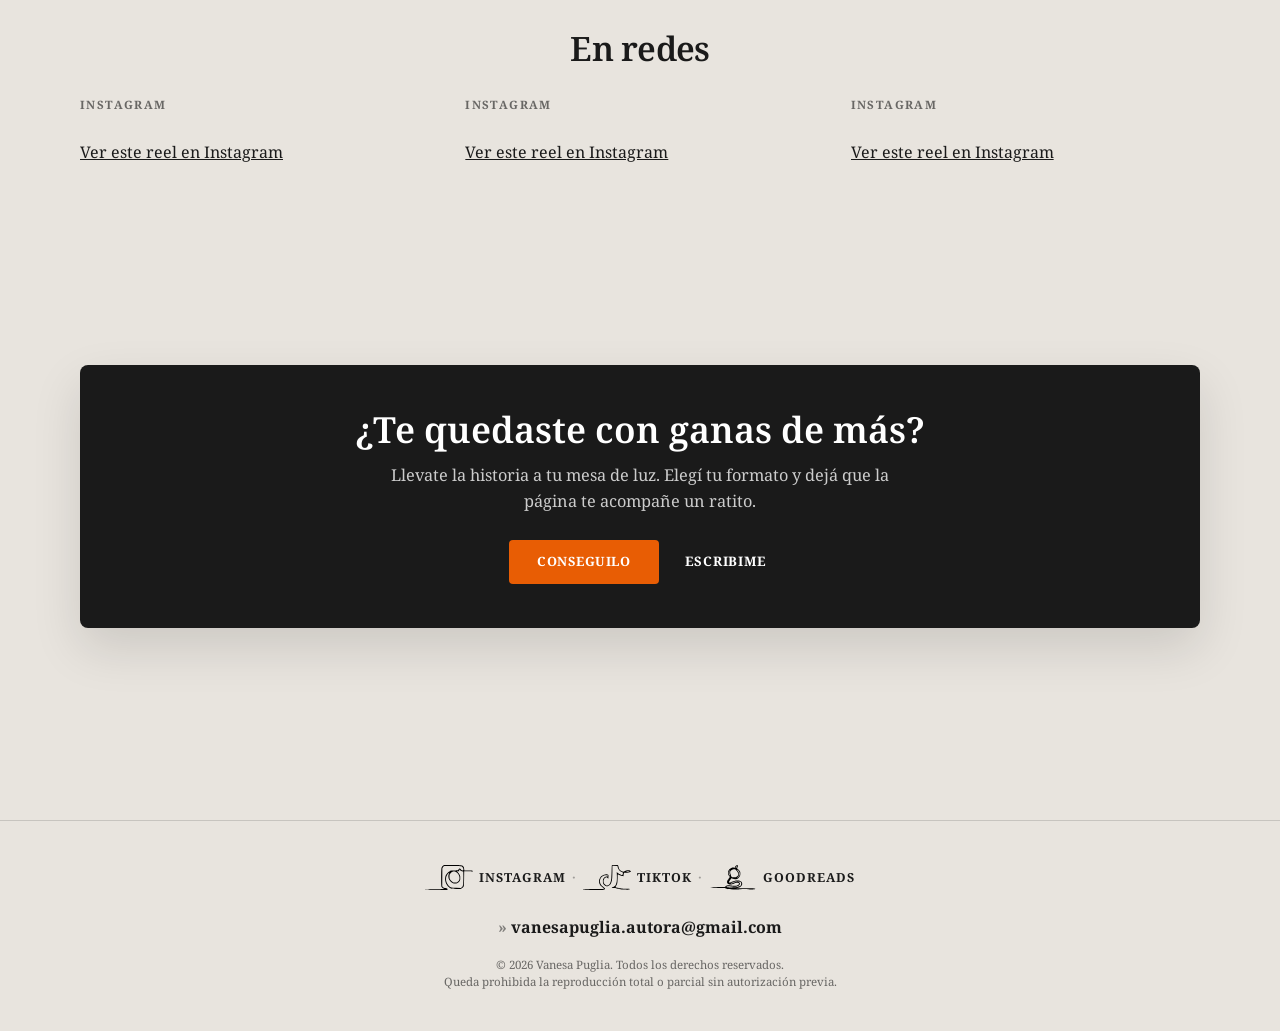
==== commit 688d66c4: "Update book cover index.html" ====
--- a/index.html
+++ b/index.html
@@ -5,6 +5,17 @@
   <meta name="viewport" content="width=device-width, initial-scale=1" />
   <title>Vanesa Puglia — En tus límites</title>
   <meta name="description" content="Vanesa Puglia y su novela En tus límites: romance contemporáneo, intimidad y emoción. Fragmento, redes y dónde comprar." />
+  <meta property="og:title" content="Vanesa Puglia - Escritora" />
+  <meta property="og:description" content="Descubrí sus libros, historia y novedades" />
+  <meta property="og:image" content="https://www.vanesapuglia.com/assets/images/autora-chair.webp" />
+  <meta property="og:image:width" content="1200" />
+  <meta property="og:image:height" content="630" />
+  <meta property="og:url" content="https://www.vanesapuglia.com" />
+  <meta property="og:type" content="website" />
+  <meta name="twitter:card" content="summary_large_image" />
+  <meta name="twitter:title" content="Vanesa Puglia - Escritora" />
+  <meta name="twitter:description" content="Descubrí sus libros, historia y novedades" />
+  <meta name="twitter:image" content="https://www.vanesapuglia.com/assets/images/autora-chair.webp" />
   <link rel="preconnect" href="https://fonts.googleapis.com" />
   <link rel="preconnect" href="https://fonts.gstatic.com" crossorigin />
   <link href="https://fonts.googleapis.com/css2?family=Noto+Serif+Georgian:wght@400;500;600;700&display=swap" rel="stylesheet" />
@@ -17,10 +28,10 @@
     <div class="site-header__inner">
       <a class="site-logo" href="./">Vanesa Puglia</a>
       <nav class="site-nav" aria-label="Principal">
-        <a class="is-active" href="./" aria-current="page">Inicio</a>
-        <a href="./libro/index.html">El libro</a>
-        <a href="https://docs.google.com/forms/d/e/1FAIpQLSemAOVcuaoRsui3juLYAaGSEaoZBNSGPKUialhZ_rOrf4y6Fg/viewform?usp=send_form" target="_blank" rel="noopener noreferrer">Contacto</a>
-        <a class="btn-pill" href="./libro/index.html#comprar">
+        <a class="is-active" href="./" aria-current="page" data-goatcounter-click="nav_inicio">Inicio</a>
+        <a href="./libro/index.html" data-goatcounter-click="nav_el_libro">El libro</a>
+        <a href="https://docs.google.com/forms/d/e/1FAIpQLSemAOVcuaoRsui3juLYAaGSEaoZBNSGPKUialhZ_rOrf4y6Fg/viewform?usp=send_form" target="_blank" rel="noopener noreferrer" data-goatcounter-click="nav_contacto">Contacto</a>
+        <a class="btn-pill" href="./libro/index.html#comprar" data-goatcounter-click="nav_conseguilo">
           <svg width="18" height="18" viewBox="0 0 24 24" fill="none" stroke="currentColor" stroke-width="2" stroke-linecap="round" stroke-linejoin="round" aria-hidden="true">
             <path d="M6 6h15l-1.5 9h-12z" />
             <path d="M6 6 5 3H2" />
@@ -69,7 +80,7 @@
       <div class="wrap lp-book-spotlight__inner">
         <div class="lp-book-spotlight__visual">
           <div class="lp-book-spotlight__cover">
-            <img src="./assets/images/book-cover.webp" width="420" height="630" alt="Tapa de En tus límites" />
+            <img src="./assets/images/book-cover-2.webp" width="420" height="630" alt="Tapa de En tus límites" />
           </div>
         </div>
         <div class="lp-book-spotlight__copy">
@@ -142,7 +153,7 @@
         <h2 class="lp-cta-final__title" id="cta-final-heading">¿Te quedaste con ganas de más?</h2>
         <p class="lp-cta-final__text">Llevate la historia a tu mesa de luz. Elegí tu formato y dejá que la página te acompañe un ratito.</p>
         <div class="lp-cta-final__actions">
-          <a class="btn-buy btn-buy--inline" href="./libro/index.html#comprar">CONSEGUILO</a>
+          <a class="btn-buy btn-buy--inline" href="./libro/index.html#comprar" data-goatcounter-click="buy_home_conseguilo">CONSEGUILO</a>
           <a class="btn-text btn-text--on-dark" href="mailto:vanesapuglia.autora@gmail.com" target="_blank" rel="noopener noreferrer">Escribime</a>
         </div>
       </div>
@@ -163,5 +174,6 @@
     </div>
   </footer>
   <script async src="https://www.instagram.com/embed.js"></script>
+  <script data-goatcounter="https://julianpettinari.goatcounter.com/count" async src="//gc.zgo.at/count.js"></script>
 </body>
 </html>
